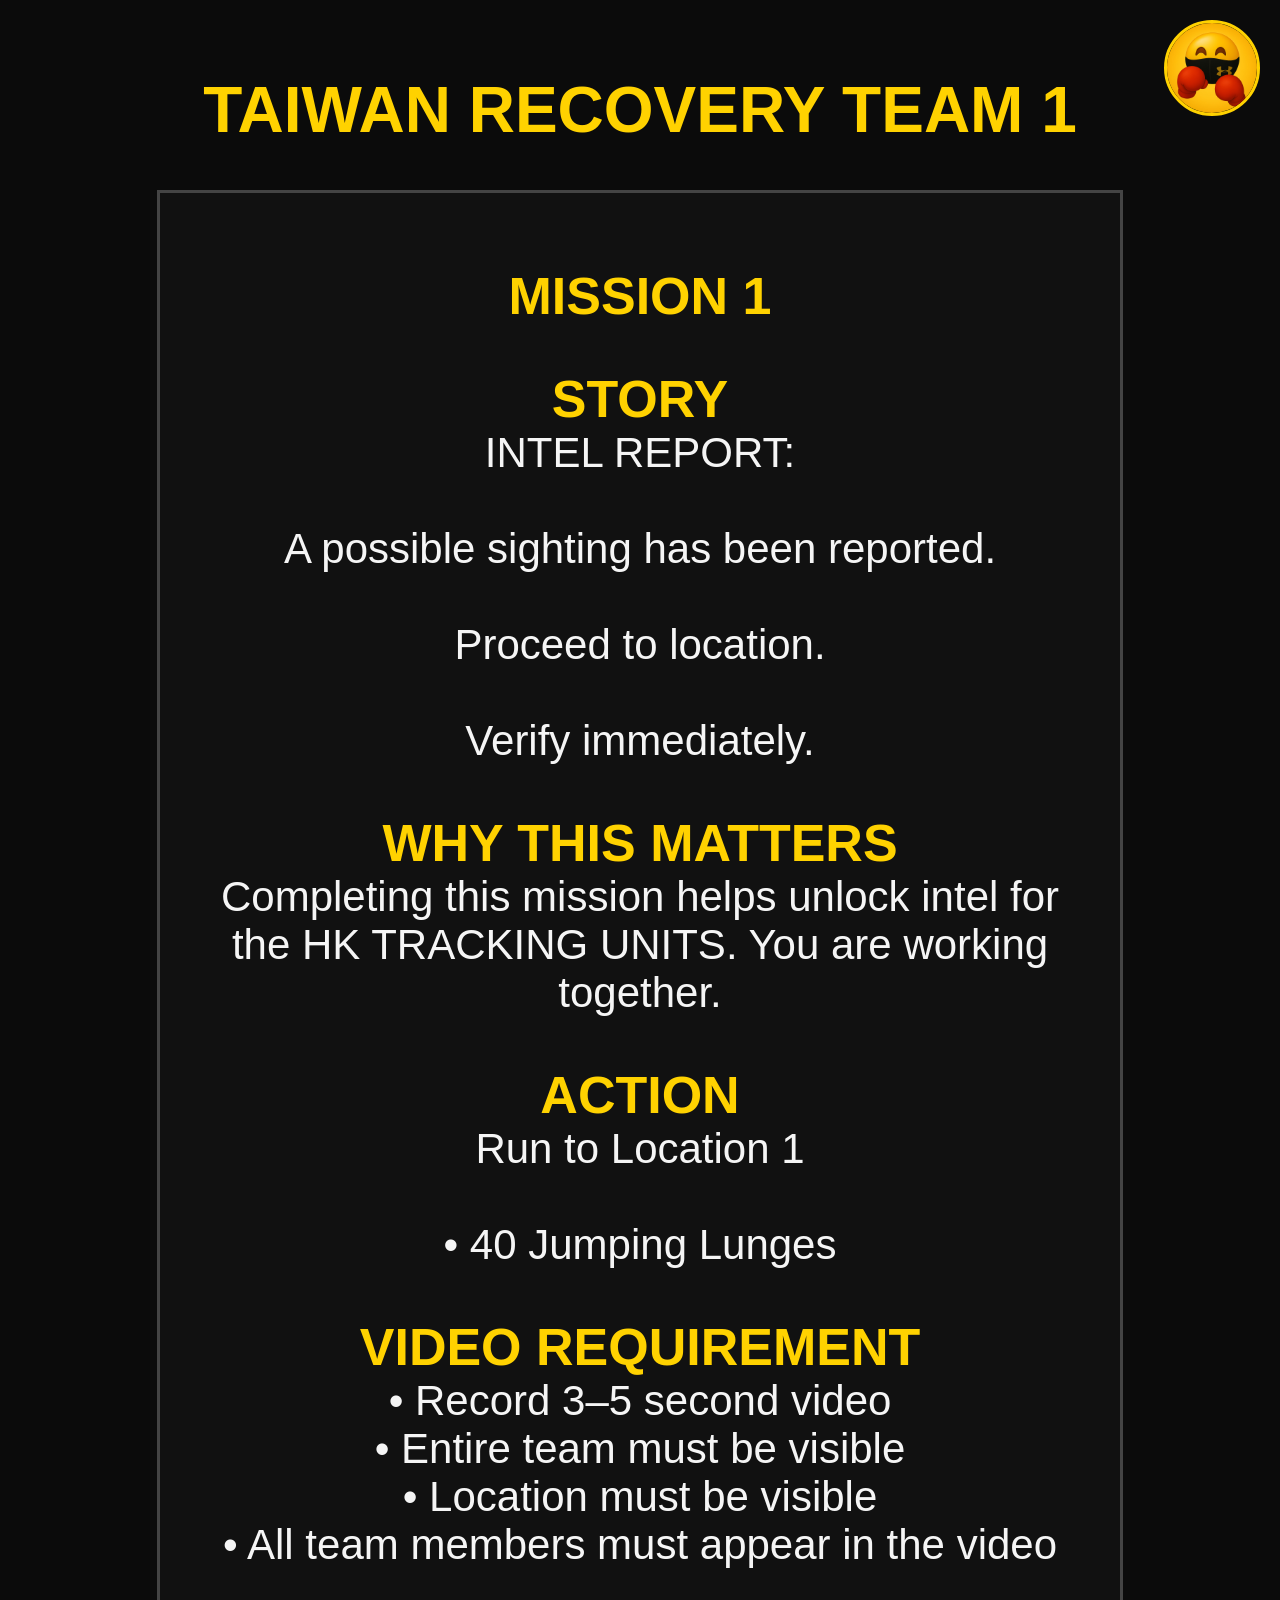
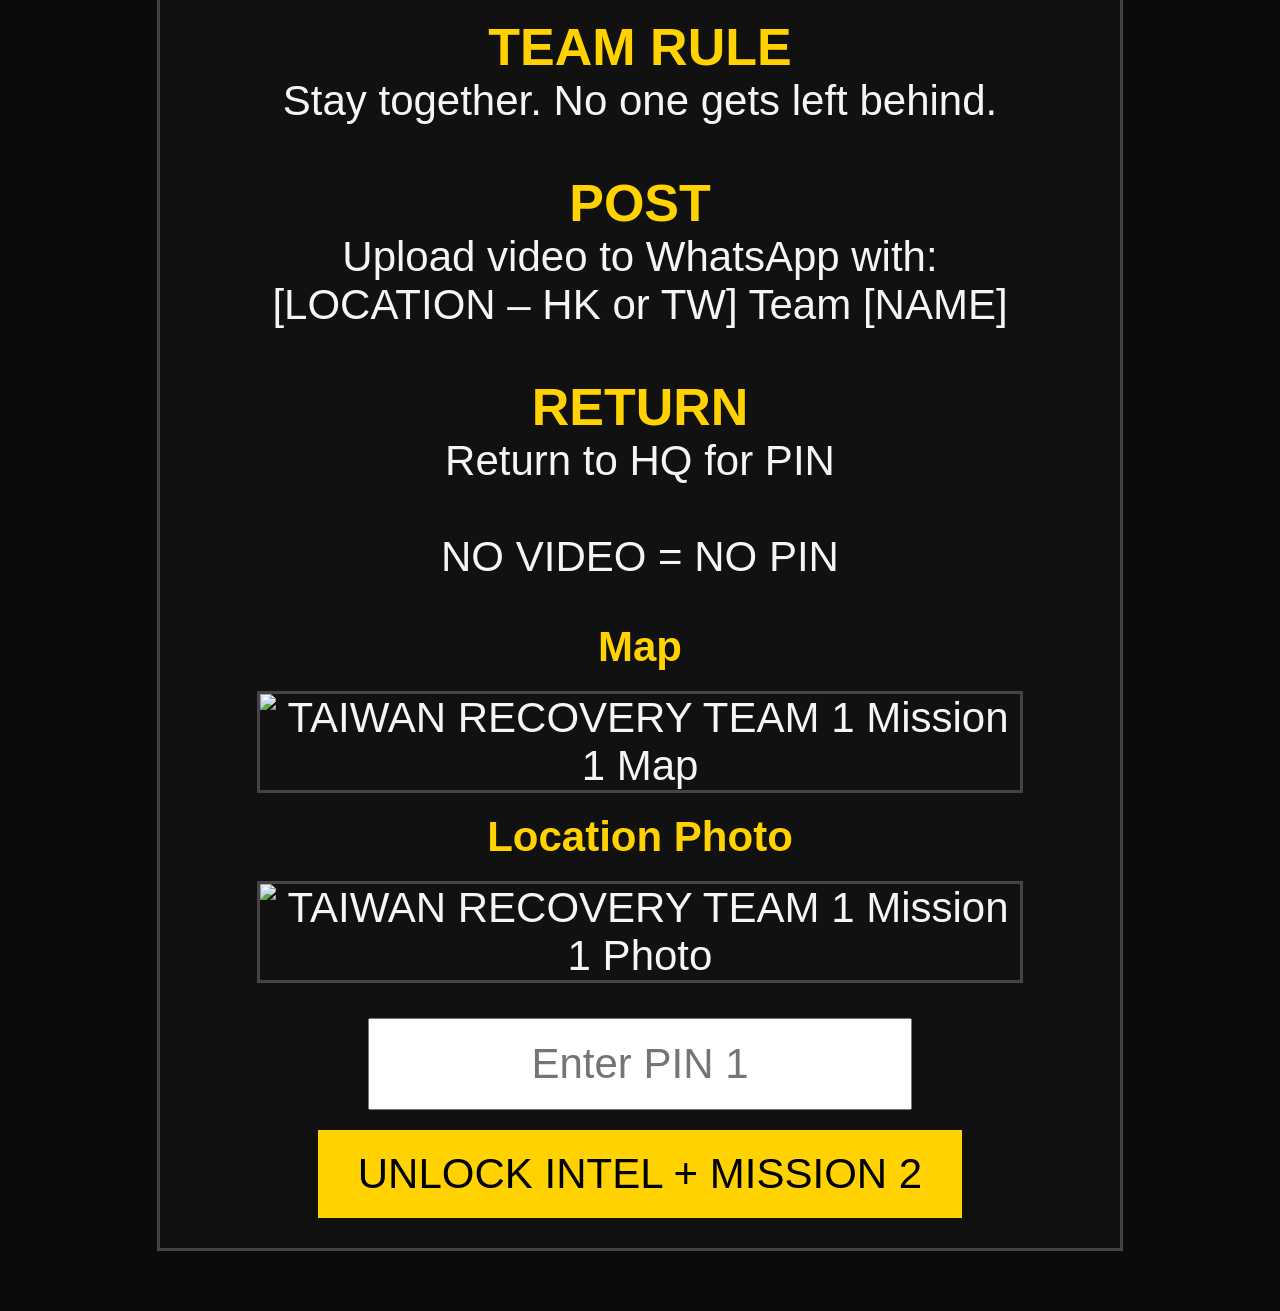
==== recovery1.html @ 7ecfe273 "Add files via upload" ====
<!DOCTYPE html>
<html>
<head>
  <title>TAIWAN RECOVERY TEAM 1 - FitFam Global Session</title>
  <link rel="stylesheet" href="style.css">
</head>
<body>
<img src="my-photo.jpg" id="cornerLogo">
<h1>TAIWAN RECOVERY TEAM 1</h1>
<div id="mission1" class="panel">
  <h2>MISSION 1</h2>
  <p class="textBlock"><span class="sectionTitle">STORY</span>
INTEL REPORT:

A possible sighting has been reported.

Proceed to location.

Verify immediately.

<span class="sectionTitle">WHY THIS MATTERS</span>
Completing this mission helps unlock intel for the HK TRACKING UNITS. You are working together.

<span class="sectionTitle">ACTION</span>
Run to Location 1

• 40 Jumping Lunges

<span class="sectionTitle">VIDEO REQUIREMENT</span>
• Record 3–5 second video
• Entire team must be visible
• Location must be visible
• All team members must appear in the video

<span class="sectionTitle">TEAM RULE</span>
Stay together. No one gets left behind.

<span class="sectionTitle">POST</span>
Upload video to WhatsApp with:
[LOCATION – HK or TW] Team [NAME]

<span class="sectionTitle">RETURN</span>
Return to HQ for PIN

NO VIDEO = NO PIN</p>
  <p class="mediaTitle">Map</p><img src="recovery1-mission1-map.jpg" class="missionImage" alt="TAIWAN RECOVERY TEAM 1 Mission 1 Map">
  <p class="mediaTitle">Location Photo</p><img src="recovery1-mission1-photo.jpg" class="missionImage" alt="TAIWAN RECOVERY TEAM 1 Mission 1 Photo">
  <input id="pin1" placeholder="Enter PIN 1"><br><button onclick="unlockMission2()">UNLOCK INTEL + MISSION 2</button>
</div>
<div id="intel" class="panel hidden">
  <h2>INTEL UPDATE</h2>
  <p class="textBlock"><span class="sectionTitle">INTEL FOR HK TRACKING UNITS</span>
Device recovered.

Data decrypted.

Partial map extracted.

Possible hostage taker location identified for the HK TRACKING UNITS.

This intel is unlocked so the HK TRACKING UNITS can use it.

This intel is being transmitted to the HK TRACKING UNITS right now.</p>
  <p class="mediaTitle">MAP FOR HK TRACKING UNITS</p><img src="recovery-intel-map.jpg" class="missionImage" alt="Recovery Intel Map">
  <div id="transmissionBox" class="transmissionBox textBlock">UPLINK ESTABLISHED

TRANSMISSION IN PROGRESS...</div>
  <button id="continueMission2" onclick="showScreen('mission2')" disabled>CONTINUE TO MISSION 2</button>
</div>
<div id="mission2" class="panel hidden"><h2>MISSION 2</h2><p class="textBlock"><span class="sectionTitle">STORY</span>
FINAL SIGNAL:

The hostage is near.

Move now.

<span class="sectionTitle">WHY THIS MATTERS</span>
Your continued progress supports the HK TRACKING UNITS. You are still part of the same operation.

<span class="sectionTitle">ACTION</span>
Run to Location 2

• 30 Partner Push-Up High Fives

<span class="sectionTitle">VIDEO REQUIREMENT</span>
• Record 3–5 second video
• Entire team must be visible
• Location must be visible
• All team members must appear in the video

<span class="sectionTitle">TEAM RULE</span>
Stay together. No one gets left behind.

<span class="sectionTitle">POST</span>
Upload video to WhatsApp with:
[LOCATION – HK or TW] Team [NAME]

<span class="sectionTitle">RETURN</span>
Return to HQ for PIN

NO VIDEO = NO PIN</p><p class="mediaTitle">Map</p><img src="recovery1-mission2-map.jpg" class="missionImage" alt="TAIWAN RECOVERY TEAM 1 Mission 2 Map"><p class="mediaTitle">Location Photo</p><img src="recovery1-mission2-photo.jpg" class="missionImage" alt="TAIWAN RECOVERY TEAM 1 Mission 2 Photo"><input id="pin2" placeholder="Enter PIN 2"><br><button onclick="unlockFinalMission()">UNLOCK FINAL MISSION</button></div>
<div id="finalMission" class="panel hidden"><h2>TAIWAN RECOVERY FINAL MISSION</h2><p class="textBlock">Run to FINAL LOCATION.

<span class="sectionTitle">OBJECTIVE</span>
Rescue the hostage.

<span class="sectionTitle">EXERCISE</span>
• 20 Partner Burpee High Fives

<span class="sectionTitle">PHOTO INSTRUCTION</span>
• One team member acts as hostage
• Remaining members act to rescue
• Full team visible
• Location visible

POST to WhatsApp

RETURN to HQ to unlock final phase</p><p class="mediaTitle">Final Location Map</p><img src="recovery-final-map.jpg" class="missionImage" alt="TAIWAN RECOVERY Final Map"><p class="mediaTitle">Final Location Photo</p><img src="recovery-final-photo.jpg" class="missionImage" alt="TAIWAN RECOVERY Final Photo"><input id="finalPin" placeholder="Enter Final PIN"><br><button onclick="unlockFinalStory()">UNLOCK FINAL PHASE</button></div>
<div id="finalStory" class="panel hidden"><h2>FINAL REPORT</h2><p class="textBlock">The operation is complete.

Then—

BEEP.

BEEP.

BEEP.

A device has been triggered.

A bomb.

Timed.

No time to move.

A message appears:

“You made it this far.

Did you think it would be so easy.

Did you think you could really survive this?”

This was never just the mission.

It was what connected you.

Enter the code to defuse bomb.</p><button onclick="startCountdown()">DEFUSE DEVICE</button></div>
<div id="countdown" class="panel hidden"><h2>⚠️ BOMB ACTIVE ⚠️</h2><div id="timer">02:00</div><p class="textBlock">Enter code to deactivate bomb:

WE SWEAT, WE ______</p><input id="bombCode" placeholder="Enter code"><br><button onclick="checkBombCode()">DEACTIVATE BOMB</button></div>
<div id="ending" class="panel hidden"><h2>MISSION COMPLETE</h2><p id="endingText" class="textBlock"></p><button onclick="showScreen('finalMessage')">CONTINUE</button></div><div id="failure" class="panel hidden"><h2>MISSION FAILED</h2><p class="textBlock">The countdown reached zero.

The device activated.</p></div><div id="finalMessage" class="panel hidden"><h2>FINAL MESSAGE</h2><p class="textBlock">No single team had the full picture.

No single team could complete this alone.

You trusted.
You adapted.
You executed.

We sweat.

We connect.</p></div>
<script>
const PIN1="1886", PIN2="2816", FINAL_PIN="3838", BOMB_CODE="connect";const roleEndings=["FINAL REPORT:\n\nYou find the hostage.\n\nA child.\n\nCalm. Watching.\n\nYou step forward.\n\n\u201cWe\u2019re here to help.\u201d\n\nThe child doesn\u2019t speak.\n\nThen\u2014\n\na voice.\n\nInside your head.\n\n\u201cYou took longer than expected.\u201d\n\nYou freeze.\n\n\u201cI can hear your thoughts,\u201d the child says calmly.\n\n\u201cAnd sometimes\u2026 I answer them.\u201d\n\nYou realise immediately\u2014\n\nThis is why they were taken.\n\nChosen.\n\n\u201cThey said I could change the world.\u201d\n\nA pause.\n\n\u201cAre you taking me somewhere safe?\u201d\n\nYou nod.\n\nBefore you speak\u2014\n\n\u201cI know.\u201d\n\nExtraction complete.\n\nBut this was never just a rescue.", "FINAL REPORT:\n\nYou found them.\n\nSafe.\n\nAlive.\n\nLater\u2014\n\na message arrives.\n\n\u201cThank you.\n\nThey made it home.\u201d\n\nYou never meet them.\n\nBut you know\u2014\n\nit mattered.", "FINAL REPORT:\n\nYou reach the target.\n\nThe hostage looks up.\n\nA moment.\n\nRecognition.\n\nRelief.\n\nNo words needed.\n\nYou move fast.\n\nClean.\n\nSafe.\n\nThat moment\u2014\n\nwas enough.", "INTEL ARCHIVE:\n\n3 days ago\u2026\n\nA car.\n\nA family.\n\nLaughing.\n\nNormal.\n\nThen\u2014\n\neverything changed.\n\nThe child was taken.\n\nTaken by force.\n\nGone.\n\nThat child\u2026\n\nis the one you saved today.\n\nAnd the reason this mission existed."];const globalEndings=["3 days later\u2026\n\nRecognition.\n\nBoth locations.\n\nThen\u2014\n\nall phones vibrate.\n\nNUCLEAR DEVICE IDENTIFIED\n\nACTIVATION: 10 HOURS\n\nSilence.\n\nThe mission isn\u2019t over.\n\n\u201cGear up.\u201d", "INTERNAL LOG:\n\n1 hour ago\u2026\n\nWe received the signal.\n\nWe needed units.\n\nNot trained units.\n\nReady ones.\n\nThat was you.\n\nAlready moving.\n\nAlready connected.\n\nThat\u2019s why you were chosen."];let timerInterval=null, secondsRemaining=120;
function showScreen(id){document.querySelectorAll('.panel').forEach(p=>p.classList.add('hidden'));document.getElementById(id).classList.remove('hidden');window.scrollTo(0,0);if(id==='intel'){startTransmission();}}
function playTransmissionBeeps(){try{const audioCtx=new (window.AudioContext||window.webkitAudioContext)();[0,0.22,0.44].forEach(function(delay){const osc=audioCtx.createOscillator();const gain=audioCtx.createGain();osc.type='sine';osc.frequency.value=880;gain.gain.value=0.08;osc.connect(gain);gain.connect(audioCtx.destination);osc.start(audioCtx.currentTime+delay);osc.stop(audioCtx.currentTime+delay+0.1);});}catch(e){}}
function startTransmission(){const box=document.getElementById('transmissionBox');const btn=document.getElementById('continueMission2');if(btn)btn.disabled=true;if(box)box.innerText='UPLINK ESTABLISHED

TRANSMISSION IN PROGRESS...';playTransmissionBeeps();setTimeout(function(){if(box){box.innerText='✅ TRANSMISSION COMPLETE

INTEL DELIVERED TO HK TRACKING UNITS';box.classList.add('transmissionComplete');}if(btn)btn.disabled=false;},2200);}
function unlockMission2(){if(document.getElementById('pin1').value.trim()===PIN1)showScreen('intel');else alert('ACCESS DENIED');}
function unlockFinalMission(){if(document.getElementById('pin2').value.trim()===PIN2)showScreen('finalMission');else alert('ACCESS DENIED');}
function unlockFinalStory(){if(document.getElementById('finalPin').value.trim()===FINAL_PIN)showScreen('finalStory');else alert('ACCESS DENIED');}
function startCountdown(){secondsRemaining=120;updateTimerDisplay();showScreen('countdown');timerInterval=setInterval(function(){secondsRemaining--;if(secondsRemaining<=0){secondsRemaining=0;updateTimerDisplay();clearInterval(timerInterval);timerInterval=null;showScreen('failure');return;}updateTimerDisplay();},1000);}
function updateTimerDisplay(){const m=Math.floor(secondsRemaining/60),s=secondsRemaining%60;document.getElementById('timer').innerText=String(m).padStart(2,'0')+':'+String(s).padStart(2,'0');}
function checkBombCode(){const answer=document.getElementById('bombCode').value.trim().toLowerCase();if(answer===BOMB_CODE){if(timerInterval){clearInterval(timerInterval);timerInterval=null;}showRandomEnding();}else alert('ACCESS DENIED');}
function showRandomEnding(){let pool=roleEndings;if(Math.random()<0.15)pool=globalEndings;const selected=pool[Math.floor(Math.random()*pool.length)];document.getElementById('endingText').innerText=selected;showScreen('ending');}
</script></body></html>
---- style.css ----
body {
  margin: 0;
  padding: 30px;
  font-family: Arial, Helvetica, sans-serif;
  background: #0b0b0b;
  color: #f5f5f5;
  text-align: center;
  font-size: 42px;
}

body.funTheme {
  background: linear-gradient(135deg, #ff7a18, #ffdd00, #00d084, #00a3ff, #9b5cff, #ff4ecd);
  background-size: 400% 400%;
  animation: funGradient 12s ease infinite;
  color: #1b1b1b;
}

@keyframes funGradient {
  0% { background-position: 0% 50%; }
  50% { background-position: 100% 50%; }
  100% { background-position: 0% 50%; }
}

h1 { font-size: 64px; color: #ffd200; }
h2 { font-size: 52px; color: #ffd200; }

body.funTheme h1 {
  color: #ffffff;
  text-shadow: 3px 3px 0 #ff4ecd, 6px 6px 0 #00a3ff;
}

.funTitle {
  font-size: 64px;
  font-weight: bold;
  background: linear-gradient(90deg, #ff005d, #ff9f00, #ffee00, #00c853, #00b0ff, #7c4dff, #ff005d);
  -webkit-background-clip: text;
  background-clip: text;
  color: transparent;
  text-transform: uppercase;
  text-shadow: none;
}

.panel {
  border: 3px solid #444;
  padding: 30px;
  margin: 30px auto;
  max-width: 900px;
  background: #111;
}

.funPanel {
  border: 5px solid #ffffff;
  background: rgba(255,255,255,0.92);
  color: #1b1b1b;
  box-shadow: 0 0 30px rgba(255,255,255,0.65);
}

.funPanel h2 { color: #1b1b1b; }

button {
  font-size: 42px;
  padding: 20px 40px;
  margin-top: 20px;
  background: #ffd200;
  color: #000;
  border: none;
  cursor: pointer;
}

button:disabled {
  opacity: 0.45;
  cursor: not-allowed;
}

body.funTheme button {
  background: linear-gradient(90deg, #ff005d, #ff9f00, #ffee00, #00c853, #00b0ff, #7c4dff);
  color: #000;
  font-weight: bold;
  border: 4px solid #ffffff;
}

input {
  font-size: 42px;
  padding: 20px;
  width: 80%;
  max-width: 500px;
  text-align: center;
  margin-top: 15px;
}
.hidden { display: none; }
.textBlock { white-space: pre-line; line-height: normal; }
.sectionTitle {
  color: #ffd200;
  font-weight: bold;
  text-transform: uppercase;
  font-size: 52px;
}
.funPanel .sectionTitle {
  color: #ff005d;
  font-weight: bold;
  text-transform: uppercase;
  font-size: 52px;
}
.missionImage {
  width: 100%;
  max-width: 760px;
  margin: 20px auto;
  border: 3px solid #444;
  display: block;
}
.mediaTitle { color: #ffd200; font-weight: bold; margin-top: 20px; margin-bottom: 10px; }
#timer { font-size: 90px; color: #ffd200; font-weight: bold; margin: 20px 0; }
.teamGrid { display: grid; grid-template-columns: 1fr; gap: 20px; }
.teamButton { display: block; text-decoration: none; background: #ffd200; color: #000; padding: 20px; font-weight: bold; }
#cornerLogo {
  position: fixed;
  top: 20px;
  right: 20px;
  width: 90px;
  border-radius: 50%;
  border: 3px solid #ffd200;
  z-index: 1000;
  pointer-events: none;
}
body.funTheme #cornerLogo {
  border: 4px solid #ffffff;
}
.transmissionBox {
  border: 3px solid #ffd200;
  padding: 20px;
  margin: 25px auto;
  max-width: 760px;
  background: #050505;
  color: #ffd200;
  font-weight: bold;
}
.transmissionComplete {
  color: #00ff88;
}
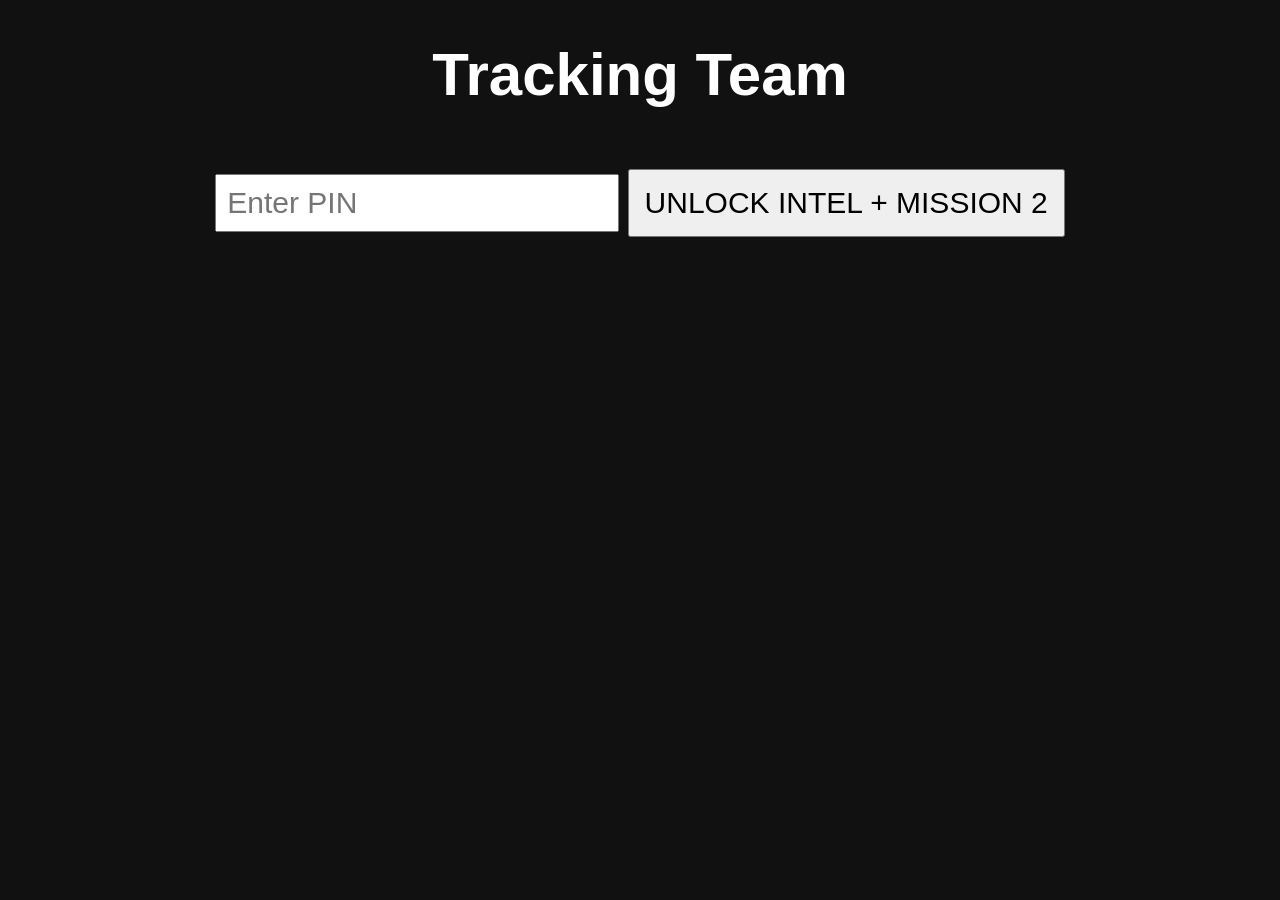
==== commit f00cad8f: "Add files via upload" ====
--- a/recovery1.html
+++ b/recovery1.html
@@ -1,182 +1,23 @@
-<!DOCTYPE html>
-<html>
-<head>
-  <title>TAIWAN RECOVERY TEAM 1 - FitFam Global Session</title>
-  <link rel="stylesheet" href="style.css">
-</head>
+<!DOCTYPE html><html><head><link rel='stylesheet' href='style.css'></head>
 <body>
-<img src="my-photo.jpg" id="cornerLogo">
-<h1>TAIWAN RECOVERY TEAM 1</h1>
-<div id="mission1" class="panel">
-  <h2>MISSION 1</h2>
-  <p class="textBlock"><span class="sectionTitle">STORY</span>
-INTEL REPORT:
-
-A possible sighting has been reported.
-
-Proceed to location.
-
-Verify immediately.
-
-<span class="sectionTitle">WHY THIS MATTERS</span>
-Completing this mission helps unlock intel for the HK TRACKING UNITS. You are working together.
-
-<span class="sectionTitle">ACTION</span>
-Run to Location 1
-
-• 40 Jumping Lunges
-
-<span class="sectionTitle">VIDEO REQUIREMENT</span>
-• Record 3–5 second video
-• Entire team must be visible
-• Location must be visible
-• All team members must appear in the video
-
-<span class="sectionTitle">TEAM RULE</span>
-Stay together. No one gets left behind.
-
-<span class="sectionTitle">POST</span>
-Upload video to WhatsApp with:
-[LOCATION – HK or TW] Team [NAME]
-
-<span class="sectionTitle">RETURN</span>
-Return to HQ for PIN
-
-NO VIDEO = NO PIN</p>
-  <p class="mediaTitle">Map</p><img src="recovery1-mission1-map.jpg" class="missionImage" alt="TAIWAN RECOVERY TEAM 1 Mission 1 Map">
-  <p class="mediaTitle">Location Photo</p><img src="recovery1-mission1-photo.jpg" class="missionImage" alt="TAIWAN RECOVERY TEAM 1 Mission 1 Photo">
-  <input id="pin1" placeholder="Enter PIN 1"><br><button onclick="unlockMission2()">UNLOCK INTEL + MISSION 2</button>
+<h1>Tracking Team</h1>
+<div id='mission1'>
+<input id='pin1' placeholder='Enter PIN'>
+<button onclick='unlock()'>UNLOCK INTEL + MISSION 2</button>
 </div>
-<div id="intel" class="panel hidden">
-  <h2>INTEL UPDATE</h2>
-  <p class="textBlock"><span class="sectionTitle">INTEL FOR HK TRACKING UNITS</span>
-Device recovered.
-
-Data decrypted.
-
-Partial map extracted.
-
-Possible hostage taker location identified for the HK TRACKING UNITS.
-
-This intel is unlocked so the HK TRACKING UNITS can use it.
-
-This intel is being transmitted to the HK TRACKING UNITS right now.</p>
-  <p class="mediaTitle">MAP FOR HK TRACKING UNITS</p><img src="recovery-intel-map.jpg" class="missionImage" alt="Recovery Intel Map">
-  <div id="transmissionBox" class="transmissionBox textBlock">UPLINK ESTABLISHED
-
-TRANSMISSION IN PROGRESS...</div>
-  <button id="continueMission2" onclick="showScreen('mission2')" disabled>CONTINUE TO MISSION 2</button>
+<div id='intel' class='hidden'>
+<h2>INTEL UPDATE</h2>
+<p>This intel is being transmitted...</p>
+<button onclick="document.getElementById('intel').innerHTML+=' ✅ DONE'">continue</button>
 </div>
-<div id="mission2" class="panel hidden"><h2>MISSION 2</h2><p class="textBlock"><span class="sectionTitle">STORY</span>
-FINAL SIGNAL:
-
-The hostage is near.
-
-Move now.
-
-<span class="sectionTitle">WHY THIS MATTERS</span>
-Your continued progress supports the HK TRACKING UNITS. You are still part of the same operation.
-
-<span class="sectionTitle">ACTION</span>
-Run to Location 2
-
-• 30 Partner Push-Up High Fives
-
-<span class="sectionTitle">VIDEO REQUIREMENT</span>
-• Record 3–5 second video
-• Entire team must be visible
-• Location must be visible
-• All team members must appear in the video
-
-<span class="sectionTitle">TEAM RULE</span>
-Stay together. No one gets left behind.
-
-<span class="sectionTitle">POST</span>
-Upload video to WhatsApp with:
-[LOCATION – HK or TW] Team [NAME]
-
-<span class="sectionTitle">RETURN</span>
-Return to HQ for PIN
-
-NO VIDEO = NO PIN</p><p class="mediaTitle">Map</p><img src="recovery1-mission2-map.jpg" class="missionImage" alt="TAIWAN RECOVERY TEAM 1 Mission 2 Map"><p class="mediaTitle">Location Photo</p><img src="recovery1-mission2-photo.jpg" class="missionImage" alt="TAIWAN RECOVERY TEAM 1 Mission 2 Photo"><input id="pin2" placeholder="Enter PIN 2"><br><button onclick="unlockFinalMission()">UNLOCK FINAL MISSION</button></div>
-<div id="finalMission" class="panel hidden"><h2>TAIWAN RECOVERY FINAL MISSION</h2><p class="textBlock">Run to FINAL LOCATION.
-
-<span class="sectionTitle">OBJECTIVE</span>
-Rescue the hostage.
-
-<span class="sectionTitle">EXERCISE</span>
-• 20 Partner Burpee High Fives
-
-<span class="sectionTitle">PHOTO INSTRUCTION</span>
-• One team member acts as hostage
-• Remaining members act to rescue
-• Full team visible
-• Location visible
-
-POST to WhatsApp
-
-RETURN to HQ to unlock final phase</p><p class="mediaTitle">Final Location Map</p><img src="recovery-final-map.jpg" class="missionImage" alt="TAIWAN RECOVERY Final Map"><p class="mediaTitle">Final Location Photo</p><img src="recovery-final-photo.jpg" class="missionImage" alt="TAIWAN RECOVERY Final Photo"><input id="finalPin" placeholder="Enter Final PIN"><br><button onclick="unlockFinalStory()">UNLOCK FINAL PHASE</button></div>
-<div id="finalStory" class="panel hidden"><h2>FINAL REPORT</h2><p class="textBlock">The operation is complete.
-
-Then—
-
-BEEP.
-
-BEEP.
-
-BEEP.
-
-A device has been triggered.
-
-A bomb.
-
-Timed.
-
-No time to move.
-
-A message appears:
-
-“You made it this far.
-
-Did you think it would be so easy.
-
-Did you think you could really survive this?”
-
-This was never just the mission.
-
-It was what connected you.
-
-Enter the code to defuse bomb.</p><button onclick="startCountdown()">DEFUSE DEVICE</button></div>
-<div id="countdown" class="panel hidden"><h2>⚠️ BOMB ACTIVE ⚠️</h2><div id="timer">02:00</div><p class="textBlock">Enter code to deactivate bomb:
-
-WE SWEAT, WE ______</p><input id="bombCode" placeholder="Enter code"><br><button onclick="checkBombCode()">DEACTIVATE BOMB</button></div>
-<div id="ending" class="panel hidden"><h2>MISSION COMPLETE</h2><p id="endingText" class="textBlock"></p><button onclick="showScreen('finalMessage')">CONTINUE</button></div><div id="failure" class="panel hidden"><h2>MISSION FAILED</h2><p class="textBlock">The countdown reached zero.
-
-The device activated.</p></div><div id="finalMessage" class="panel hidden"><h2>FINAL MESSAGE</h2><p class="textBlock">No single team had the full picture.
-
-No single team could complete this alone.
-
-You trusted.
-You adapted.
-You executed.
-
-We sweat.
-
-We connect.</p></div>
 <script>
-const PIN1="1886", PIN2="2816", FINAL_PIN="3838", BOMB_CODE="connect";const roleEndings=["FINAL REPORT:\n\nYou find the hostage.\n\nA child.\n\nCalm. Watching.\n\nYou step forward.\n\n\u201cWe\u2019re here to help.\u201d\n\nThe child doesn\u2019t speak.\n\nThen\u2014\n\na voice.\n\nInside your head.\n\n\u201cYou took longer than expected.\u201d\n\nYou freeze.\n\n\u201cI can hear your thoughts,\u201d the child says calmly.\n\n\u201cAnd sometimes\u2026 I answer them.\u201d\n\nYou realise immediately\u2014\n\nThis is why they were taken.\n\nChosen.\n\n\u201cThey said I could change the world.\u201d\n\nA pause.\n\n\u201cAre you taking me somewhere safe?\u201d\n\nYou nod.\n\nBefore you speak\u2014\n\n\u201cI know.\u201d\n\nExtraction complete.\n\nBut this was never just a rescue.", "FINAL REPORT:\n\nYou found them.\n\nSafe.\n\nAlive.\n\nLater\u2014\n\na message arrives.\n\n\u201cThank you.\n\nThey made it home.\u201d\n\nYou never meet them.\n\nBut you know\u2014\n\nit mattered.", "FINAL REPORT:\n\nYou reach the target.\n\nThe hostage looks up.\n\nA moment.\n\nRecognition.\n\nRelief.\n\nNo words needed.\n\nYou move fast.\n\nClean.\n\nSafe.\n\nThat moment\u2014\n\nwas enough.", "INTEL ARCHIVE:\n\n3 days ago\u2026\n\nA car.\n\nA family.\n\nLaughing.\n\nNormal.\n\nThen\u2014\n\neverything changed.\n\nThe child was taken.\n\nTaken by force.\n\nGone.\n\nThat child\u2026\n\nis the one you saved today.\n\nAnd the reason this mission existed."];const globalEndings=["3 days later\u2026\n\nRecognition.\n\nBoth locations.\n\nThen\u2014\n\nall phones vibrate.\n\nNUCLEAR DEVICE IDENTIFIED\n\nACTIVATION: 10 HOURS\n\nSilence.\n\nThe mission isn\u2019t over.\n\n\u201cGear up.\u201d", "INTERNAL LOG:\n\n1 hour ago\u2026\n\nWe received the signal.\n\nWe needed units.\n\nNot trained units.\n\nReady ones.\n\nThat was you.\n\nAlready moving.\n\nAlready connected.\n\nThat\u2019s why you were chosen."];let timerInterval=null, secondsRemaining=120;
-function showScreen(id){document.querySelectorAll('.panel').forEach(p=>p.classList.add('hidden'));document.getElementById(id).classList.remove('hidden');window.scrollTo(0,0);if(id==='intel'){startTransmission();}}
-function playTransmissionBeeps(){try{const audioCtx=new (window.AudioContext||window.webkitAudioContext)();[0,0.22,0.44].forEach(function(delay){const osc=audioCtx.createOscillator();const gain=audioCtx.createGain();osc.type='sine';osc.frequency.value=880;gain.gain.value=0.08;osc.connect(gain);gain.connect(audioCtx.destination);osc.start(audioCtx.currentTime+delay);osc.stop(audioCtx.currentTime+delay+0.1);});}catch(e){}}
-function startTransmission(){const box=document.getElementById('transmissionBox');const btn=document.getElementById('continueMission2');if(btn)btn.disabled=true;if(box)box.innerText='UPLINK ESTABLISHED
-
-TRANSMISSION IN PROGRESS...';playTransmissionBeeps();setTimeout(function(){if(box){box.innerText='✅ TRANSMISSION COMPLETE
-
-INTEL DELIVERED TO HK TRACKING UNITS';box.classList.add('transmissionComplete');}if(btn)btn.disabled=false;},2200);}
-function unlockMission2(){if(document.getElementById('pin1').value.trim()===PIN1)showScreen('intel');else alert('ACCESS DENIED');}
-function unlockFinalMission(){if(document.getElementById('pin2').value.trim()===PIN2)showScreen('finalMission');else alert('ACCESS DENIED');}
-function unlockFinalStory(){if(document.getElementById('finalPin').value.trim()===FINAL_PIN)showScreen('finalStory');else alert('ACCESS DENIED');}
-function startCountdown(){secondsRemaining=120;updateTimerDisplay();showScreen('countdown');timerInterval=setInterval(function(){secondsRemaining--;if(secondsRemaining<=0){secondsRemaining=0;updateTimerDisplay();clearInterval(timerInterval);timerInterval=null;showScreen('failure');return;}updateTimerDisplay();},1000);}
-function updateTimerDisplay(){const m=Math.floor(secondsRemaining/60),s=secondsRemaining%60;document.getElementById('timer').innerText=String(m).padStart(2,'0')+':'+String(s).padStart(2,'0');}
-function checkBombCode(){const answer=document.getElementById('bombCode').value.trim().toLowerCase();if(answer===BOMB_CODE){if(timerInterval){clearInterval(timerInterval);timerInterval=null;}showRandomEnding();}else alert('ACCESS DENIED');}
-function showRandomEnding(){let pool=roleEndings;if(Math.random()<0.15)pool=globalEndings;const selected=pool[Math.floor(Math.random()*pool.length)];document.getElementById('endingText').innerText=selected;showScreen('ending');}
-</script></body></html>+function norm(v){return String(v||'').replace(/[^0-9a-zA-Z]/g,'').toLowerCase();}
+function unlock(){
+  var pin = norm(document.getElementById('pin1').value);
+  if(pin==='1886'){
+    document.getElementById('mission1').classList.add('hidden');
+    document.getElementById('intel').classList.remove('hidden');
+  }else{alert('wrong pin')}
+}
+</script>
+</body></html>
--- a/style.css
+++ b/style.css
@@ -1,139 +1 @@
-body {
-  margin: 0;
-  padding: 30px;
-  font-family: Arial, Helvetica, sans-serif;
-  background: #0b0b0b;
-  color: #f5f5f5;
-  text-align: center;
-  font-size: 42px;
-}
-
-body.funTheme {
-  background: linear-gradient(135deg, #ff7a18, #ffdd00, #00d084, #00a3ff, #9b5cff, #ff4ecd);
-  background-size: 400% 400%;
-  animation: funGradient 12s ease infinite;
-  color: #1b1b1b;
-}
-
-@keyframes funGradient {
-  0% { background-position: 0% 50%; }
-  50% { background-position: 100% 50%; }
-  100% { background-position: 0% 50%; }
-}
-
-h1 { font-size: 64px; color: #ffd200; }
-h2 { font-size: 52px; color: #ffd200; }
-
-body.funTheme h1 {
-  color: #ffffff;
-  text-shadow: 3px 3px 0 #ff4ecd, 6px 6px 0 #00a3ff;
-}
-
-.funTitle {
-  font-size: 64px;
-  font-weight: bold;
-  background: linear-gradient(90deg, #ff005d, #ff9f00, #ffee00, #00c853, #00b0ff, #7c4dff, #ff005d);
-  -webkit-background-clip: text;
-  background-clip: text;
-  color: transparent;
-  text-transform: uppercase;
-  text-shadow: none;
-}
-
-.panel {
-  border: 3px solid #444;
-  padding: 30px;
-  margin: 30px auto;
-  max-width: 900px;
-  background: #111;
-}
-
-.funPanel {
-  border: 5px solid #ffffff;
-  background: rgba(255,255,255,0.92);
-  color: #1b1b1b;
-  box-shadow: 0 0 30px rgba(255,255,255,0.65);
-}
-
-.funPanel h2 { color: #1b1b1b; }
-
-button {
-  font-size: 42px;
-  padding: 20px 40px;
-  margin-top: 20px;
-  background: #ffd200;
-  color: #000;
-  border: none;
-  cursor: pointer;
-}
-
-button:disabled {
-  opacity: 0.45;
-  cursor: not-allowed;
-}
-
-body.funTheme button {
-  background: linear-gradient(90deg, #ff005d, #ff9f00, #ffee00, #00c853, #00b0ff, #7c4dff);
-  color: #000;
-  font-weight: bold;
-  border: 4px solid #ffffff;
-}
-
-input {
-  font-size: 42px;
-  padding: 20px;
-  width: 80%;
-  max-width: 500px;
-  text-align: center;
-  margin-top: 15px;
-}
-.hidden { display: none; }
-.textBlock { white-space: pre-line; line-height: normal; }
-.sectionTitle {
-  color: #ffd200;
-  font-weight: bold;
-  text-transform: uppercase;
-  font-size: 52px;
-}
-.funPanel .sectionTitle {
-  color: #ff005d;
-  font-weight: bold;
-  text-transform: uppercase;
-  font-size: 52px;
-}
-.missionImage {
-  width: 100%;
-  max-width: 760px;
-  margin: 20px auto;
-  border: 3px solid #444;
-  display: block;
-}
-.mediaTitle { color: #ffd200; font-weight: bold; margin-top: 20px; margin-bottom: 10px; }
-#timer { font-size: 90px; color: #ffd200; font-weight: bold; margin: 20px 0; }
-.teamGrid { display: grid; grid-template-columns: 1fr; gap: 20px; }
-.teamButton { display: block; text-decoration: none; background: #ffd200; color: #000; padding: 20px; font-weight: bold; }
-#cornerLogo {
-  position: fixed;
-  top: 20px;
-  right: 20px;
-  width: 90px;
-  border-radius: 50%;
-  border: 3px solid #ffd200;
-  z-index: 1000;
-  pointer-events: none;
-}
-body.funTheme #cornerLogo {
-  border: 4px solid #ffffff;
-}
-.transmissionBox {
-  border: 3px solid #ffd200;
-  padding: 20px;
-  margin: 25px auto;
-  max-width: 760px;
-  background: #050505;
-  color: #ffd200;
-  font-weight: bold;
-}
-.transmissionComplete {
-  color: #00ff88;
-}
+body{font-family:Arial;background:#111;color:#fff;text-align:center;font-size:30px}button{font-size:30px;padding:15px;margin-top:20px}input{font-size:30px;padding:10px} .hidden{display:none}
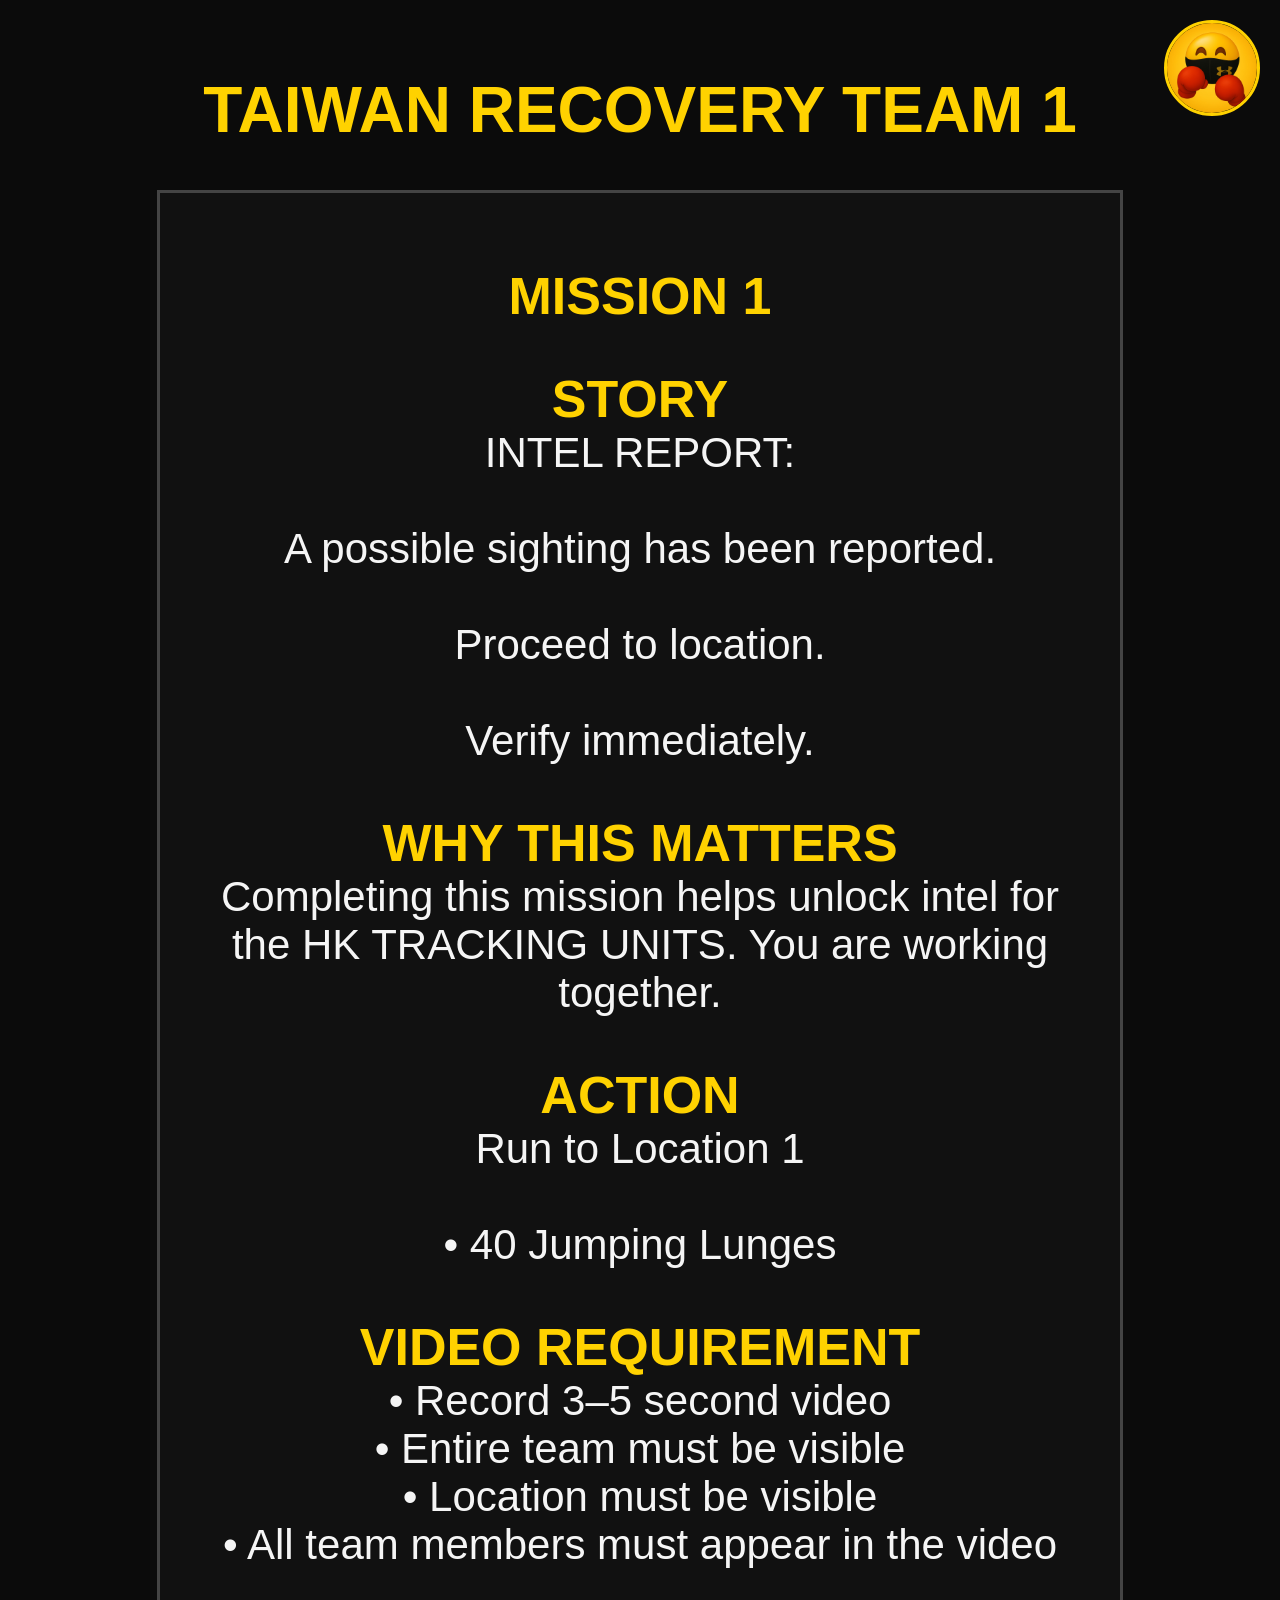
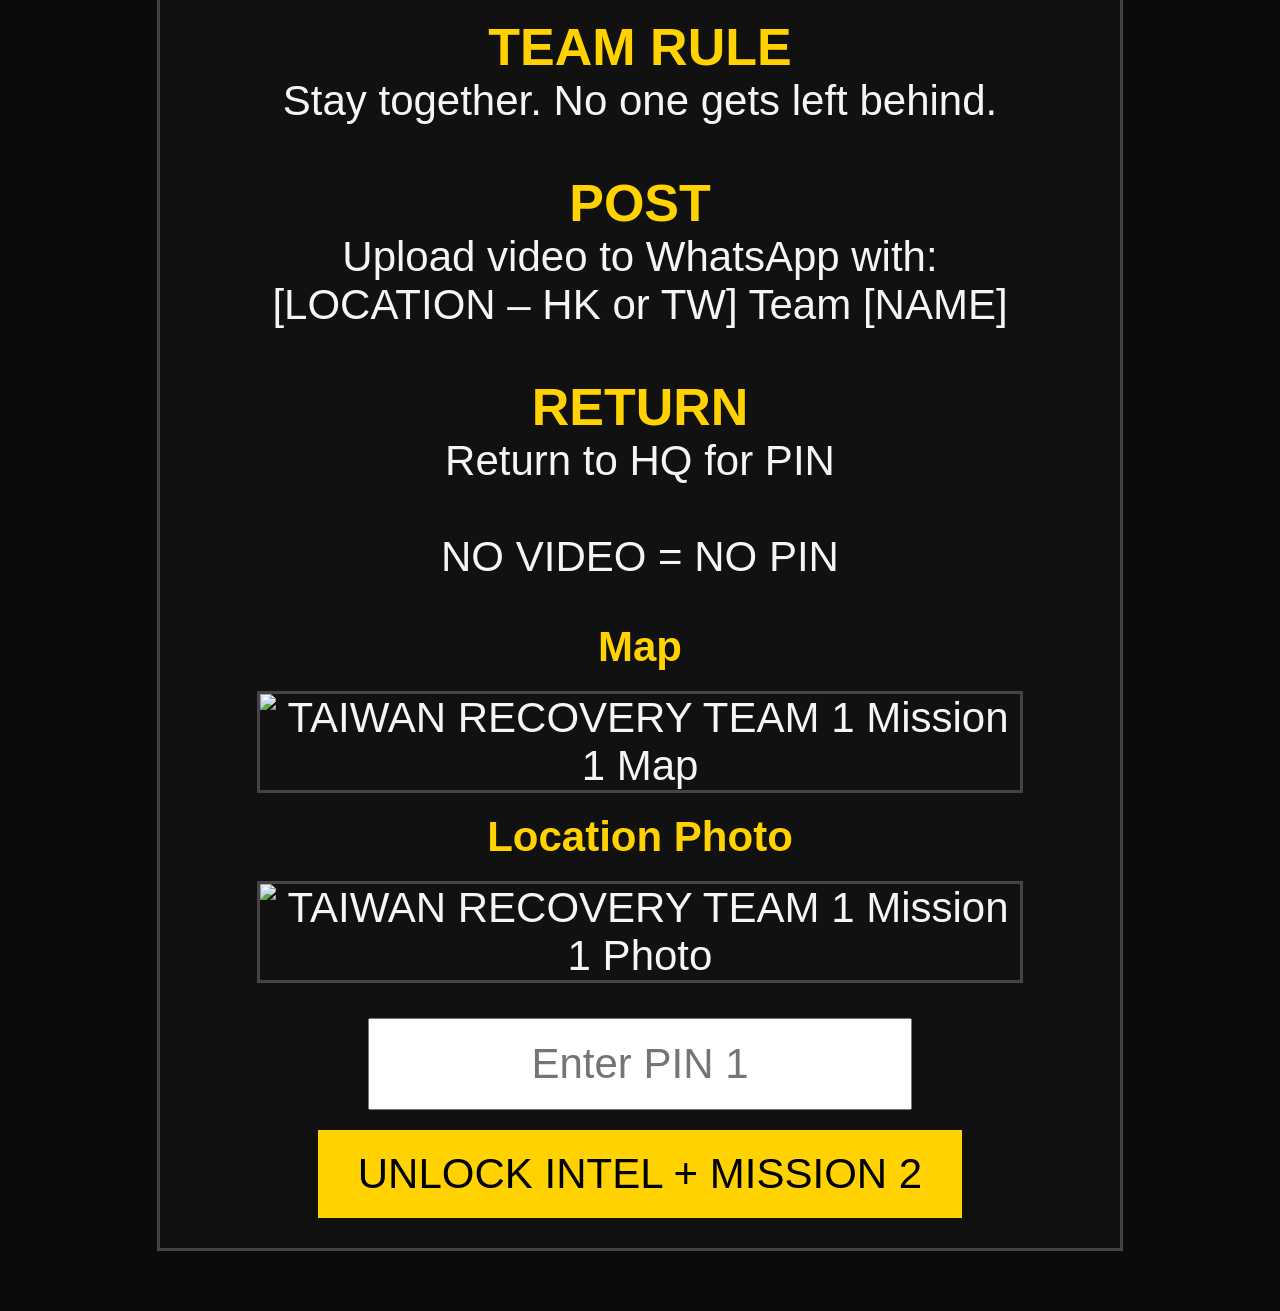
==== commit 3b65acc0: "Add files via upload" ====
--- a/recovery1.html
+++ b/recovery1.html
@@ -1,23 +1,158 @@
-<!DOCTYPE html><html><head><link rel='stylesheet' href='style.css'></head>
+<!DOCTYPE html>
+<html>
+<head>
+  <title>TAIWAN RECOVERY TEAM 1 - FitFam Global Session</title>
+  <link rel="stylesheet" href="style.css">
+</head>
 <body>
-<h1>Tracking Team</h1>
-<div id='mission1'>
-<input id='pin1' placeholder='Enter PIN'>
-<button onclick='unlock()'>UNLOCK INTEL + MISSION 2</button>
+<img src="my-photo.jpg" id="cornerLogo">
+<h1>TAIWAN RECOVERY TEAM 1</h1>
+<div id="mission1" class="panel">
+  <h2>MISSION 1</h2>
+  <p class="textBlock"><span class="sectionTitle">STORY</span>
+INTEL REPORT:
+
+A possible sighting has been reported.
+
+Proceed to location.
+
+Verify immediately.
+
+<span class="sectionTitle">WHY THIS MATTERS</span>
+Completing this mission helps unlock intel for the HK TRACKING UNITS. You are working together.
+
+<span class="sectionTitle">ACTION</span>
+Run to Location 1
+
+• 40 Jumping Lunges
+
+<span class="sectionTitle">VIDEO REQUIREMENT</span>
+• Record 3–5 second video
+• Entire team must be visible
+• Location must be visible
+• All team members must appear in the video
+
+<span class="sectionTitle">TEAM RULE</span>
+Stay together. No one gets left behind.
+
+<span class="sectionTitle">POST</span>
+Upload video to WhatsApp with:
+[LOCATION – HK or TW] Team [NAME]
+
+<span class="sectionTitle">RETURN</span>
+Return to HQ for PIN
+
+NO VIDEO = NO PIN</p>
+  <p class="mediaTitle">Map</p><img src="recovery1-mission1-map.jpg" class="missionImage" alt="TAIWAN RECOVERY TEAM 1 Mission 1 Map">
+  <p class="mediaTitle">Location Photo</p><img src="recovery1-mission1-photo.jpg" class="missionImage" alt="TAIWAN RECOVERY TEAM 1 Mission 1 Photo">
+  <input id="pin1" placeholder="Enter PIN 1"><br><button onclick="unlockMission2()">UNLOCK INTEL + MISSION 2</button>
 </div>
-<div id='intel' class='hidden'>
-<h2>INTEL UPDATE</h2>
-<p>This intel is being transmitted...</p>
-<button onclick="document.getElementById('intel').innerHTML+=' ✅ DONE'">continue</button>
-</div>
+<div id="intel" class="panel hidden"><h2>INTEL UPDATE</h2><p class="textBlock"><span class="sectionTitle">INTEL FOR HK TRACKING UNITS</span>
+Device recovered.
+
+Data decrypted.
+
+Partial map extracted.
+
+Possible hostage taker location identified for the HK TRACKING UNITS.
+
+This intel is unlocked so the HK TRACKING UNITS can use it. Share this with HQ / the other side as instructed.</p><p class="mediaTitle">MAP FOR HK TRACKING UNITS</p><img src="recovery-intel-map.jpg" class="missionImage" alt="Recovery Intel Map"><button onclick="showScreen('mission2')">CONTINUE TO MISSION 2</button></div>
+<div id="mission2" class="panel hidden"><h2>MISSION 2</h2><p class="textBlock"><span class="sectionTitle">STORY</span>
+FINAL SIGNAL:
+
+The hostage is near.
+
+Move now.
+
+<span class="sectionTitle">WHY THIS MATTERS</span>
+Your continued progress supports the HK TRACKING UNITS. You are still part of the same operation.
+
+<span class="sectionTitle">ACTION</span>
+Run to Location 2
+
+• 30 Partner Push-Up High Fives
+
+<span class="sectionTitle">VIDEO REQUIREMENT</span>
+• Record 3–5 second video
+• Entire team must be visible
+• Location must be visible
+• All team members must appear in the video
+
+<span class="sectionTitle">TEAM RULE</span>
+Stay together. No one gets left behind.
+
+<span class="sectionTitle">POST</span>
+Upload video to WhatsApp with:
+[LOCATION – HK or TW] Team [NAME]
+
+<span class="sectionTitle">RETURN</span>
+Return to HQ for PIN
+
+NO VIDEO = NO PIN</p><p class="mediaTitle">Map</p><img src="recovery1-mission2-map.jpg" class="missionImage" alt="TAIWAN RECOVERY TEAM 1 Mission 2 Map"><p class="mediaTitle">Location Photo</p><img src="recovery1-mission2-photo.jpg" class="missionImage" alt="TAIWAN RECOVERY TEAM 1 Mission 2 Photo"><input id="pin2" placeholder="Enter PIN 2"><br><button onclick="unlockFinalMission()">UNLOCK FINAL MISSION</button></div>
+<div id="finalMission" class="panel hidden"><h2>TAIWAN RECOVERY FINAL MISSION</h2><p class="textBlock">Run to FINAL LOCATION.
+
+<span class="sectionTitle">OBJECTIVE</span>
+Rescue the hostage.
+
+<span class="sectionTitle">EXERCISE</span>
+• 20 Partner Burpee High Fives
+
+<span class="sectionTitle">PHOTO INSTRUCTION</span>
+• One team member acts as hostage
+• Remaining members act to rescue
+• Full team visible
+• Location visible
+
+POST to WhatsApp
+
+RETURN to HQ to unlock final phase</p><p class="mediaTitle">Final Location Map</p><img src="recovery-final-map.jpg" class="missionImage" alt="TAIWAN RECOVERY Final Map"><p class="mediaTitle">Final Location Photo</p><img src="recovery-final-photo.jpg" class="missionImage" alt="TAIWAN RECOVERY Final Photo"><input id="finalPin" placeholder="Enter Final PIN"><br><button onclick="unlockFinalStory()">UNLOCK FINAL PHASE</button></div>
+<div id="finalStory" class="panel hidden"><h2>FINAL REPORT</h2><p class="textBlock">The operation is complete.
+
+Then—
+
+BEEP.
+
+BEEP.
+
+BEEP.
+
+A device has been triggered.
+
+A bomb.
+
+Timed.
+
+No time to move.
+
+A message appears:
+
+“You made it this far.
+
+Did you think it would be so easy.
+
+Did you think you could really survive this?”
+
+This was never just the mission.
+
+It was what connected you.
+
+Enter the code to defuse bomb.</p><button onclick="startCountdown()">DEFUSE DEVICE</button></div>
+<div id="countdown" class="panel hidden"><h2>⚠️ BOMB ACTIVE ⚠️</h2><div id="timer">02:00</div><p class="textBlock">Enter code to deactivate bomb:
+
+WE SWEAT, WE ______</p><input id="bombCode" placeholder="Enter code"><br><button onclick="checkBombCode()">DEACTIVATE BOMB</button></div>
+<div id="ending" class="panel hidden"><h2>MISSION COMPLETE</h2><p id="endingText" class="textBlock"></p><button onclick="showScreen('finalMessage')">CONTINUE</button></div><div id="failure" class="panel hidden"><h2>MISSION FAILED</h2><p class="textBlock">The countdown reached zero.
+
+The device activated.</p></div><div id="finalMessage" class="panel hidden"><h2>FINAL MESSAGE</h2><p class="textBlock">No single team had the full picture.
+
+No single team could complete this alone.
+
+You trusted.
+You adapted.
+You executed.
+
+We sweat.
+
+We connect.</p></div>
 <script>
-function norm(v){return String(v||'').replace(/[^0-9a-zA-Z]/g,'').toLowerCase();}
-function unlock(){
-  var pin = norm(document.getElementById('pin1').value);
-  if(pin==='1886'){
-    document.getElementById('mission1').classList.add('hidden');
-    document.getElementById('intel').classList.remove('hidden');
-  }else{alert('wrong pin')}
-}
-</script>
-</body></html>+const PIN1="1886", PIN2="2816", FINAL_PIN="3838", BOMB_CODE="connect";const roleEndings=["FINAL REPORT:\n\nYou find the hostage.\n\nA child.\n\nCalm. Watching.\n\nYou step forward.\n\n\u201cWe\u2019re here to help.\u201d\n\nThe child doesn\u2019t speak.\n\nThen\u2014\n\na voice.\n\nInside your head.\n\n\u201cYou took longer than expected.\u201d\n\nYou freeze.\n\n\u201cI can hear your thoughts,\u201d the child says calmly.\n\n\u201cAnd sometimes\u2026 I answer them.\u201d\n\nYou realise immediately\u2014\n\nThis is why they were taken.\n\nChosen.\n\n\u201cThey said I could change the world.\u201d\n\nA pause.\n\n\u201cAre you taking me somewhere safe?\u201d\n\nYou nod.\n\nBefore you speak\u2014\n\n\u201cI know.\u201d\n\nExtraction complete.\n\nBut this was never just a rescue.", "FINAL REPORT:\n\nYou found them.\n\nSafe.\n\nAlive.\n\nLater\u2014\n\na message arrives.\n\n\u201cThank you.\n\nThey made it home.\u201d\n\nYou never meet them.\n\nBut you know\u2014\n\nit mattered.", "FINAL REPORT:\n\nYou reach the target.\n\nThe hostage looks up.\n\nA moment.\n\nRecognition.\n\nRelief.\n\nNo words needed.\n\nYou move fast.\n\nClean.\n\nSafe.\n\nThat moment\u2014\n\nwas enough.", "INTEL ARCHIVE:\n\n3 days ago\u2026\n\nA car.\n\nA family.\n\nLaughing.\n\nNormal.\n\nThen\u2014\n\neverything changed.\n\nThe child was taken.\n\nTaken by force.\n\nGone.\n\nThat child\u2026\n\nis the one you saved today.\n\nAnd the reason this mission existed."];const globalEndings=["3 days later\u2026\n\nRecognition.\n\nBoth locations.\n\nThen\u2014\n\nall phones vibrate.\n\nNUCLEAR DEVICE IDENTIFIED\n\nACTIVATION: 10 HOURS\n\nSilence.\n\nThe mission isn\u2019t over.\n\n\u201cGear up.\u201d", "INTERNAL LOG:\n\n1 hour ago\u2026\n\nWe received the signal.\n\nWe needed units.\n\nNot trained units.\n\nReady ones.\n\nThat was you.\n\nAlready moving.\n\nAlready connected.\n\nThat\u2019s why you were chosen."];let timerInterval=null, secondsRemaining=120;function showScreen(id){document.querySelectorAll('.panel').forEach(p=>p.classList.add('hidden'));document.getElementById(id).classList.remove('hidden');window.scrollTo(0,0);}function unlockMission2(){if(document.getElementById('pin1').value.trim()===PIN1)showScreen('intel');else alert('ACCESS DENIED');}function unlockFinalMission(){if(document.getElementById('pin2').value.trim()===PIN2)showScreen('finalMission');else alert('ACCESS DENIED');}function unlockFinalStory(){if(document.getElementById('finalPin').value.trim()===FINAL_PIN)showScreen('finalStory');else alert('ACCESS DENIED');}function startCountdown(){secondsRemaining=120;updateTimerDisplay();showScreen('countdown');timerInterval=setInterval(function(){secondsRemaining--;if(secondsRemaining<=0){secondsRemaining=0;updateTimerDisplay();clearInterval(timerInterval);timerInterval=null;showScreen('failure');return;}updateTimerDisplay();},1000);}function updateTimerDisplay(){const m=Math.floor(secondsRemaining/60),s=secondsRemaining%60;document.getElementById('timer').innerText=String(m).padStart(2,'0')+':'+String(s).padStart(2,'0');}function checkBombCode(){const answer=document.getElementById('bombCode').value.trim().toLowerCase();if(answer===BOMB_CODE){if(timerInterval){clearInterval(timerInterval);timerInterval=null;}showRandomEnding();}else alert('ACCESS DENIED');}function showRandomEnding(){let pool=roleEndings;if(Math.random()<0.15)pool=globalEndings;const selected=pool[Math.floor(Math.random()*pool.length)];document.getElementById('endingText').innerText=selected;showScreen('ending');}
+</script></body></html>
--- a/style.css
+++ b/style.css
@@ -1 +1,122 @@
-body{font-family:Arial;background:#111;color:#fff;text-align:center;font-size:30px}button{font-size:30px;padding:15px;margin-top:20px}input{font-size:30px;padding:10px} .hidden{display:none}+body {
+  margin: 0;
+  padding: 30px;
+  font-family: Arial, Helvetica, sans-serif;
+  background: #0b0b0b;
+  color: #f5f5f5;
+  text-align: center;
+  font-size: 42px;
+}
+
+body.funTheme {
+  background: linear-gradient(135deg, #ff7a18, #ffdd00, #00d084, #00a3ff, #9b5cff, #ff4ecd);
+  background-size: 400% 400%;
+  animation: funGradient 12s ease infinite;
+  color: #1b1b1b;
+}
+
+@keyframes funGradient {
+  0% { background-position: 0% 50%; }
+  50% { background-position: 100% 50%; }
+  100% { background-position: 0% 50%; }
+}
+
+h1 { font-size: 64px; color: #ffd200; }
+h2 { font-size: 52px; color: #ffd200; }
+
+body.funTheme h1 {
+  color: #ffffff;
+  text-shadow: 3px 3px 0 #ff4ecd, 6px 6px 0 #00a3ff;
+}
+
+.funTitle {
+  font-size: 64px;
+  font-weight: bold;
+  background: linear-gradient(90deg, #ff005d, #ff9f00, #ffee00, #00c853, #00b0ff, #7c4dff, #ff005d);
+  -webkit-background-clip: text;
+  background-clip: text;
+  color: transparent;
+  text-transform: uppercase;
+  text-shadow: none;
+}
+
+.panel {
+  border: 3px solid #444;
+  padding: 30px;
+  margin: 30px auto;
+  max-width: 900px;
+  background: #111;
+}
+
+.funPanel {
+  border: 5px solid #ffffff;
+  background: rgba(255,255,255,0.92);
+  color: #1b1b1b;
+  box-shadow: 0 0 30px rgba(255,255,255,0.65);
+}
+
+.funPanel h2 { color: #1b1b1b; }
+
+button {
+  font-size: 42px;
+  padding: 20px 40px;
+  margin-top: 20px;
+  background: #ffd200;
+  color: #000;
+  border: none;
+  cursor: pointer;
+}
+
+body.funTheme button {
+  background: linear-gradient(90deg, #ff005d, #ff9f00, #ffee00, #00c853, #00b0ff, #7c4dff);
+  color: #000;
+  font-weight: bold;
+  border: 4px solid #ffffff;
+}
+
+input {
+  font-size: 42px;
+  padding: 20px;
+  width: 80%;
+  max-width: 500px;
+  text-align: center;
+  margin-top: 15px;
+}
+.hidden { display: none; }
+.textBlock { white-space: pre-line; line-height: normal; }
+.sectionTitle {
+  color: #ffd200;
+  font-weight: bold;
+  text-transform: uppercase;
+  font-size: 52px;
+}
+.funPanel .sectionTitle {
+  color: #ff005d;
+  font-weight: bold;
+  text-transform: uppercase;
+  font-size: 52px;
+}
+.missionImage {
+  width: 100%;
+  max-width: 760px;
+  margin: 20px auto;
+  border: 3px solid #444;
+  display: block;
+}
+.mediaTitle { color: #ffd200; font-weight: bold; margin-top: 20px; margin-bottom: 10px; }
+#timer { font-size: 90px; color: #ffd200; font-weight: bold; margin: 20px 0; }
+.teamGrid { display: grid; grid-template-columns: 1fr; gap: 20px; }
+.teamButton { display: block; text-decoration: none; background: #ffd200; color: #000; padding: 20px; font-weight: bold; }
+#cornerLogo {
+  position: fixed;
+  top: 20px;
+  right: 20px;
+  width: 90px;
+  border-radius: 50%;
+  border: 3px solid #ffd200;
+  z-index: 1000;
+  pointer-events: none;
+}
+body.funTheme #cornerLogo {
+  border: 4px solid #ffffff;
+}
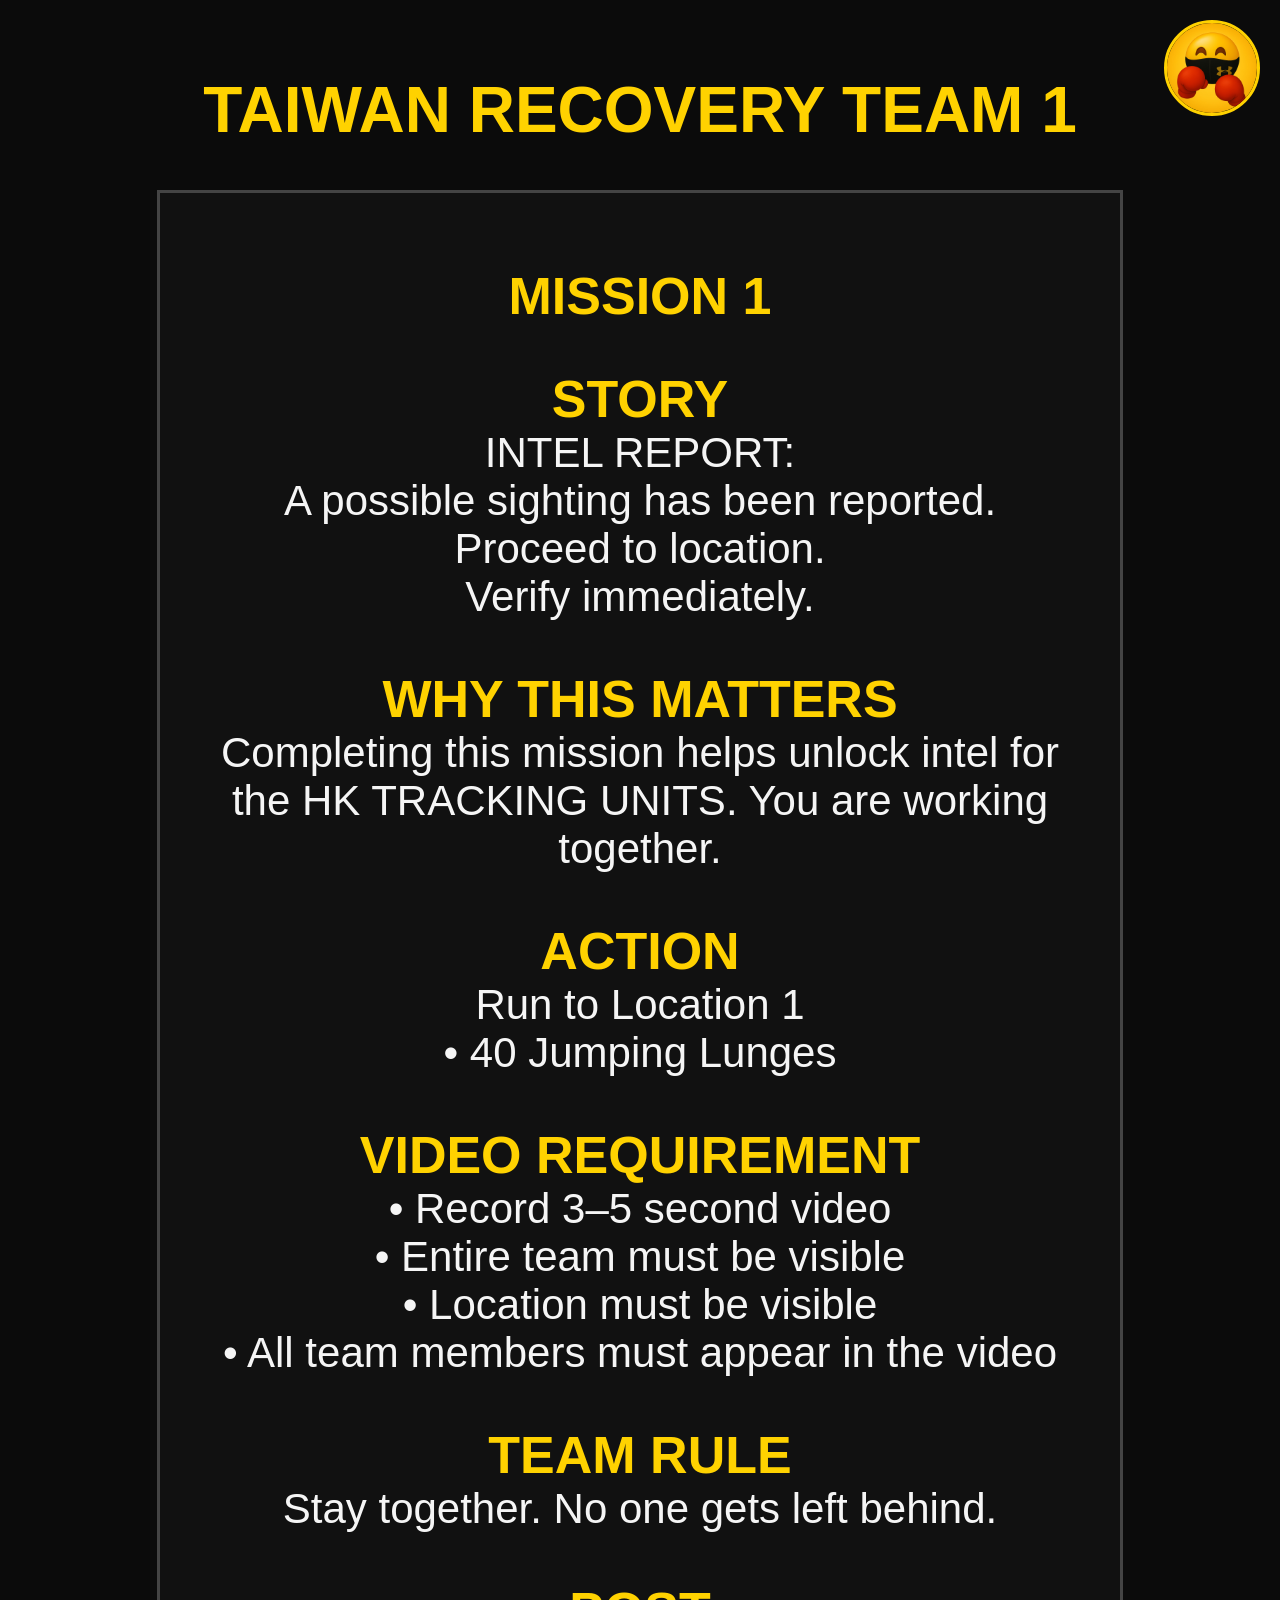
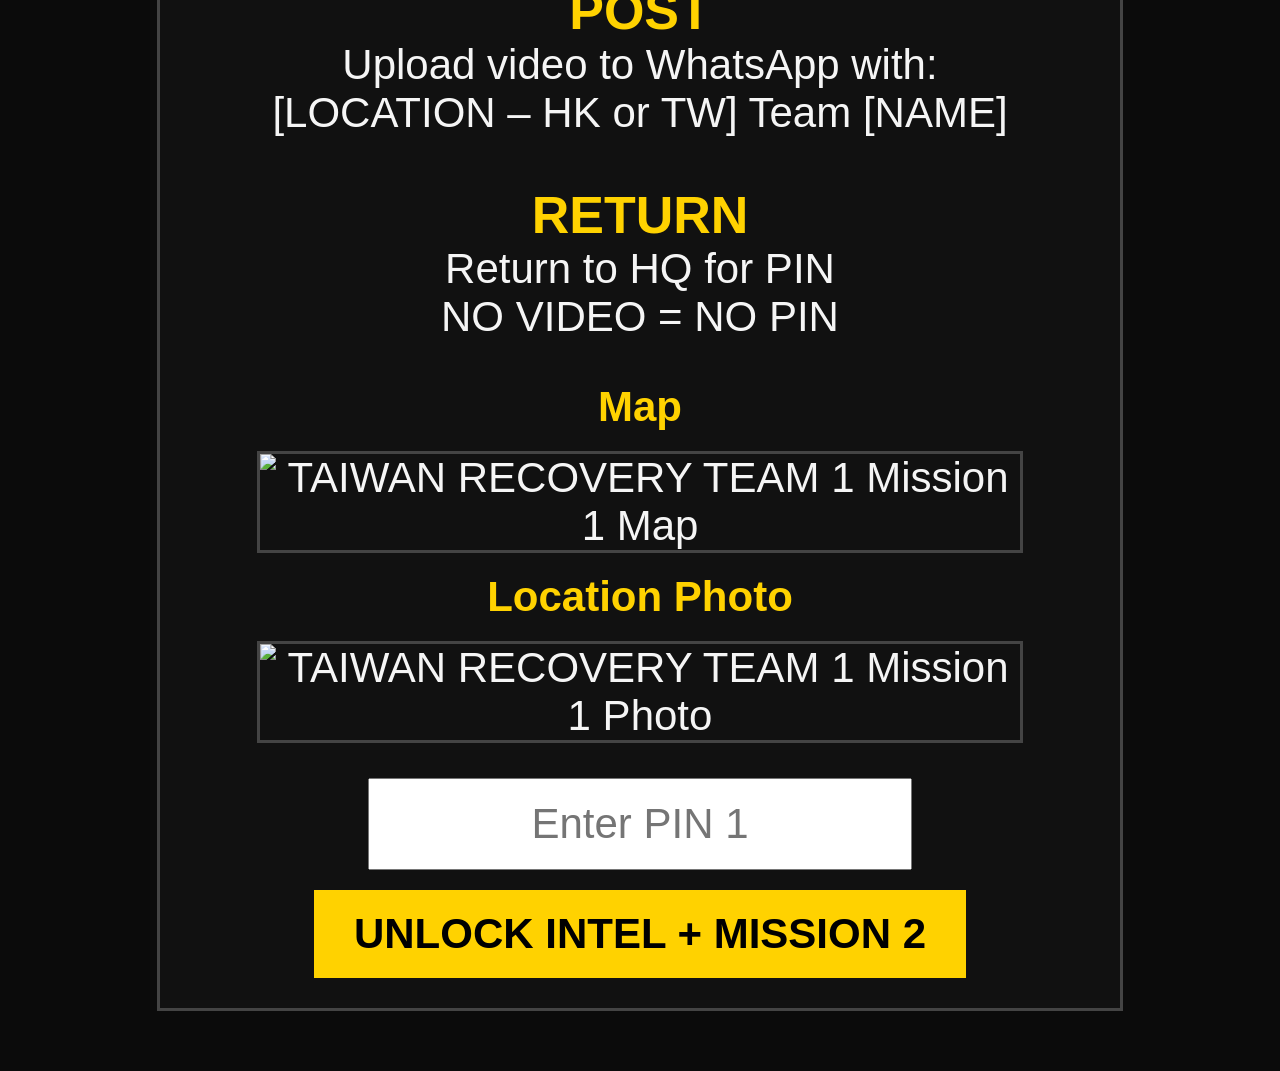
==== commit ddefbb0f: "Add files via upload" ====
--- a/recovery1.html
+++ b/recovery1.html
@@ -1,21 +1,10 @@
 <!DOCTYPE html>
-<html>
-<head>
-  <title>TAIWAN RECOVERY TEAM 1 - FitFam Global Session</title>
-  <link rel="stylesheet" href="style.css">
-</head>
-<body>
-<img src="my-photo.jpg" id="cornerLogo">
-<h1>TAIWAN RECOVERY TEAM 1</h1>
-<div id="mission1" class="panel">
-  <h2>MISSION 1</h2>
-  <p class="textBlock"><span class="sectionTitle">STORY</span>
+<html><head><title>TAIWAN RECOVERY TEAM 1 - FitFam Global Session</title><meta name="viewport" content="width=device-width, initial-scale=1.0"><link rel="stylesheet" href="style.css"></head>
+<body><img src="my-photo.jpg" id="cornerLogo" alt="FitFam Logo"><h1>TAIWAN RECOVERY TEAM 1</h1>
+<div id="mission1" class="panel"><h2>MISSION 1</h2><p class="textBlock"><span class="sectionTitle">STORY</span>
 INTEL REPORT:
-
 A possible sighting has been reported.
-
 Proceed to location.
-
 Verify immediately.
 
 <span class="sectionTitle">WHY THIS MATTERS</span>
@@ -23,7 +12,6 @@
 
 <span class="sectionTitle">ACTION</span>
 Run to Location 1
-
 • 40 Jumping Lunges
 
 <span class="sectionTitle">VIDEO REQUIREMENT</span>
@@ -41,12 +29,7 @@
 
 <span class="sectionTitle">RETURN</span>
 Return to HQ for PIN
-
-NO VIDEO = NO PIN</p>
-  <p class="mediaTitle">Map</p><img src="recovery1-mission1-map.jpg" class="missionImage" alt="TAIWAN RECOVERY TEAM 1 Mission 1 Map">
-  <p class="mediaTitle">Location Photo</p><img src="recovery1-mission1-photo.jpg" class="missionImage" alt="TAIWAN RECOVERY TEAM 1 Mission 1 Photo">
-  <input id="pin1" placeholder="Enter PIN 1"><br><button onclick="unlockMission2()">UNLOCK INTEL + MISSION 2</button>
-</div>
+NO VIDEO = NO PIN</p><p class="mediaTitle">Map</p><img src="recovery1-mission1-map.jpg" class="missionImage" alt="TAIWAN RECOVERY TEAM 1 Mission 1 Map"><p class="mediaTitle">Location Photo</p><img src="recovery1-mission1-photo.jpg" class="missionImage" alt="TAIWAN RECOVERY TEAM 1 Mission 1 Photo"><input id="pin1" placeholder="Enter PIN 1"><br><button onclick="unlockMission2()">UNLOCK INTEL + MISSION 2</button></div>
 <div id="intel" class="panel hidden"><h2>INTEL UPDATE</h2><p class="textBlock"><span class="sectionTitle">INTEL FOR HK TRACKING UNITS</span>
 Device recovered.
 
@@ -56,12 +39,13 @@
 
 Possible hostage taker location identified for the HK TRACKING UNITS.
 
-This intel is unlocked so the HK TRACKING UNITS can use it. Share this with HQ / the other side as instructed.</p><p class="mediaTitle">MAP FOR HK TRACKING UNITS</p><img src="recovery-intel-map.jpg" class="missionImage" alt="Recovery Intel Map"><button onclick="showScreen('mission2')">CONTINUE TO MISSION 2</button></div>
+This intel is unlocked so the HK TRACKING UNITS can use it.
+
+This intel is being transmitted to the HK TRACKING UNITS right now.</p><p class="mediaTitle">MAP FOR HK TRACKING UNITS</p><img src="recovery-intel-map.jpg" class="missionImage" alt="MAP FOR HK TRACKING UNITS"><button onclick="startTransmission()">TRANSMIT INTEL</button></div>
+<div id="transmission" class="panel hidden"><h2>UPLINK ESTABLISHED</h2><p id="transmissionStatus" class="textBlock">TRANSMISSION IN PROGRESS…</p><button id="mission2Button" class="hidden" onclick="showScreen('mission2')">CONTINUE TO MISSION 2</button></div>
 <div id="mission2" class="panel hidden"><h2>MISSION 2</h2><p class="textBlock"><span class="sectionTitle">STORY</span>
 FINAL SIGNAL:
-
 The hostage is near.
-
 Move now.
 
 <span class="sectionTitle">WHY THIS MATTERS</span>
@@ -69,7 +53,6 @@
 
 <span class="sectionTitle">ACTION</span>
 Run to Location 2
-
 • 30 Partner Push-Up High Fives
 
 <span class="sectionTitle">VIDEO REQUIREMENT</span>
@@ -87,12 +70,45 @@
 
 <span class="sectionTitle">RETURN</span>
 Return to HQ for PIN
+NO VIDEO = NO PIN</p><p class="mediaTitle">Map</p><img src="recovery1-mission2-map.jpg" class="missionImage" alt="TAIWAN RECOVERY TEAM 1 Mission 2 Map"><p class="mediaTitle">Location Photo</p><img src="recovery1-mission2-photo.jpg" class="missionImage" alt="TAIWAN RECOVERY TEAM 1 Mission 2 Photo"><input id="pin2" placeholder="Enter HQ PIN after Mission 2"><br><button onclick="unlockFinalAccess()">RETURN TO HQ — UNLOCK FINAL OPERATION PAGE</button></div>
+<div id="finalAccess" class="panel hidden"><h2>FINAL OPERATION</h2><p class="textBlock">FINAL OPERATION
 
-NO VIDEO = NO PIN</p><p class="mediaTitle">Map</p><img src="recovery1-mission2-map.jpg" class="missionImage" alt="TAIWAN RECOVERY TEAM 1 Mission 2 Map"><p class="mediaTitle">Location Photo</p><img src="recovery1-mission2-photo.jpg" class="missionImage" alt="TAIWAN RECOVERY TEAM 1 Mission 2 Photo"><input id="pin2" placeholder="Enter PIN 2"><br><button onclick="unlockFinalMission()">UNLOCK FINAL MISSION</button></div>
-<div id="finalMission" class="panel hidden"><h2>TAIWAN RECOVERY FINAL MISSION</h2><p class="textBlock">Run to FINAL LOCATION.
+You have completed your missions
+and retrieved critical intel for the HK TRACKING TEAM.
+
+BUT—
+
+The operation is not yet complete.
+
+To track down the location of the hostage,
+you now require the final access PIN from Hong Kong.
+
+Without the intel from Hong Kong—
+
+you CANNOT proceed to rescue the hostage.</p><div class="transmissionBox"><h2>📡 TRANSMISSION REQUIRED</h2><p class="textBlock">You must send this message to the other side now.</p><div class="instructionBox"><p><strong>INSTRUCTIONS:</strong></p><p>1. Tap COPY MESSAGE</p><p>2. Tap OPEN WHATSAPP</p><p>3. Paste the message into your team WhatsApp group chat</p><p>4. Send immediately</p><p class="warningText">Do NOT edit the message.</p><p class="warningText">You CANNOT proceed without it.</p></div><pre id="copyText" class="copyMessage">TARGET LOCKED
+PIN TO UNLOCK FINAL HK MISSION IS 3838
+TRANSMIT IMMEDIATELY</pre><button onclick="copyMessage()" class="copyButton">COPY MESSAGE 📋</button><p id="copyStatus" class="copyStatus"></p><a class="whatsappButton" href="https://wa.me/?text=TARGET%20LOCKED%0APIN%20TO%20UNLOCK%20FINAL%20HK%20MISSION%20IS%203838%0ATRANSMIT%20IMMEDIATELY" target="_blank" rel="noopener">OPEN WHATSAPP 📲</a></div><div class="accessBox"><h2>AWAITING FINAL ACCESS PIN</h2><p class="textBlock">Wait for the final access PIN from Hong Kong in WhatsApp.
+
+Enter the PIN below only after the message is received.</p><input id="crossPin" placeholder="Enter PIN from Hong Kong"><br><button onclick="unlockFinalMission()">UNLOCK FINAL MISSION</button></div></div>
+<div id="finalMission" class="panel hidden"><h2>TAIWAN RECOVERY FINAL MISSION</h2><p class="textBlock"><span class="sectionTitle">STORY</span>
+The intel from Hong Kong has arrived.
+
+The signal is no longer weak.
+The location is confirmed.
+The hostage is close.
+
+But the window is closing.
+If the suspects move again, the trail may go dark.
+
+Move now.
+Reach the location.
+Bring the hostage home.
+
+<span class="sectionTitle">ACTION</span>
+Run to FINAL LOCATION.
 
 <span class="sectionTitle">OBJECTIVE</span>
-Rescue the hostage.
+Rescue the hostage before the location goes cold.
 
 <span class="sectionTitle">EXERCISE</span>
 • 20 Partner Burpee High Fives
@@ -105,54 +121,47 @@
 
 POST to WhatsApp
 
-RETURN to HQ to unlock final phase</p><p class="mediaTitle">Final Location Map</p><img src="recovery-final-map.jpg" class="missionImage" alt="TAIWAN RECOVERY Final Map"><p class="mediaTitle">Final Location Photo</p><img src="recovery-final-photo.jpg" class="missionImage" alt="TAIWAN RECOVERY Final Photo"><input id="finalPin" placeholder="Enter Final PIN"><br><button onclick="unlockFinalStory()">UNLOCK FINAL PHASE</button></div>
+RETURN to HQ to unlock final phase</p><p class="mediaTitle">Final Location Map</p><img src="recovery-final-map.jpg" class="missionImage" alt="Final Location Map"><p class="mediaTitle">Final Location Photo</p><img src="recovery-final-photo.jpg" class="missionImage" alt="Final Location Photo"><input id="finalPin" placeholder="Enter Final HQ PIN"><br><button onclick="unlockFinalStory()">UNLOCK FINAL PHASE</button></div>
 <div id="finalStory" class="panel hidden"><h2>FINAL REPORT</h2><p class="textBlock">The operation is complete.
-
 Then—
-
 BEEP.
-
 BEEP.
-
 BEEP.
-
 A device has been triggered.
-
 A bomb.
-
 Timed.
-
 No time to move.
-
 A message appears:
-
 “You made it this far.
-
 Did you think it would be so easy.
-
 Did you think you could really survive this?”
-
 This was never just the mission.
-
 It was what connected you.
-
 Enter the code to defuse bomb.</p><button onclick="startCountdown()">DEFUSE DEVICE</button></div>
 <div id="countdown" class="panel hidden"><h2>⚠️ BOMB ACTIVE ⚠️</h2><div id="timer">02:00</div><p class="textBlock">Enter code to deactivate bomb:
-
 WE SWEAT, WE ______</p><input id="bombCode" placeholder="Enter code"><br><button onclick="checkBombCode()">DEACTIVATE BOMB</button></div>
 <div id="ending" class="panel hidden"><h2>MISSION COMPLETE</h2><p id="endingText" class="textBlock"></p><button onclick="showScreen('finalMessage')">CONTINUE</button></div><div id="failure" class="panel hidden"><h2>MISSION FAILED</h2><p class="textBlock">The countdown reached zero.
-
 The device activated.</p></div><div id="finalMessage" class="panel hidden"><h2>FINAL MESSAGE</h2><p class="textBlock">No single team had the full picture.
-
 No single team could complete this alone.
-
 You trusted.
 You adapted.
 You executed.
-
 We sweat.
-
 We connect.</p></div>
 <script>
-const PIN1="1886", PIN2="2816", FINAL_PIN="3838", BOMB_CODE="connect";const roleEndings=["FINAL REPORT:\n\nYou find the hostage.\n\nA child.\n\nCalm. Watching.\n\nYou step forward.\n\n\u201cWe\u2019re here to help.\u201d\n\nThe child doesn\u2019t speak.\n\nThen\u2014\n\na voice.\n\nInside your head.\n\n\u201cYou took longer than expected.\u201d\n\nYou freeze.\n\n\u201cI can hear your thoughts,\u201d the child says calmly.\n\n\u201cAnd sometimes\u2026 I answer them.\u201d\n\nYou realise immediately\u2014\n\nThis is why they were taken.\n\nChosen.\n\n\u201cThey said I could change the world.\u201d\n\nA pause.\n\n\u201cAre you taking me somewhere safe?\u201d\n\nYou nod.\n\nBefore you speak\u2014\n\n\u201cI know.\u201d\n\nExtraction complete.\n\nBut this was never just a rescue.", "FINAL REPORT:\n\nYou found them.\n\nSafe.\n\nAlive.\n\nLater\u2014\n\na message arrives.\n\n\u201cThank you.\n\nThey made it home.\u201d\n\nYou never meet them.\n\nBut you know\u2014\n\nit mattered.", "FINAL REPORT:\n\nYou reach the target.\n\nThe hostage looks up.\n\nA moment.\n\nRecognition.\n\nRelief.\n\nNo words needed.\n\nYou move fast.\n\nClean.\n\nSafe.\n\nThat moment\u2014\n\nwas enough.", "INTEL ARCHIVE:\n\n3 days ago\u2026\n\nA car.\n\nA family.\n\nLaughing.\n\nNormal.\n\nThen\u2014\n\neverything changed.\n\nThe child was taken.\n\nTaken by force.\n\nGone.\n\nThat child\u2026\n\nis the one you saved today.\n\nAnd the reason this mission existed."];const globalEndings=["3 days later\u2026\n\nRecognition.\n\nBoth locations.\n\nThen\u2014\n\nall phones vibrate.\n\nNUCLEAR DEVICE IDENTIFIED\n\nACTIVATION: 10 HOURS\n\nSilence.\n\nThe mission isn\u2019t over.\n\n\u201cGear up.\u201d", "INTERNAL LOG:\n\n1 hour ago\u2026\n\nWe received the signal.\n\nWe needed units.\n\nNot trained units.\n\nReady ones.\n\nThat was you.\n\nAlready moving.\n\nAlready connected.\n\nThat\u2019s why you were chosen."];let timerInterval=null, secondsRemaining=120;function showScreen(id){document.querySelectorAll('.panel').forEach(p=>p.classList.add('hidden'));document.getElementById(id).classList.remove('hidden');window.scrollTo(0,0);}function unlockMission2(){if(document.getElementById('pin1').value.trim()===PIN1)showScreen('intel');else alert('ACCESS DENIED');}function unlockFinalMission(){if(document.getElementById('pin2').value.trim()===PIN2)showScreen('finalMission');else alert('ACCESS DENIED');}function unlockFinalStory(){if(document.getElementById('finalPin').value.trim()===FINAL_PIN)showScreen('finalStory');else alert('ACCESS DENIED');}function startCountdown(){secondsRemaining=120;updateTimerDisplay();showScreen('countdown');timerInterval=setInterval(function(){secondsRemaining--;if(secondsRemaining<=0){secondsRemaining=0;updateTimerDisplay();clearInterval(timerInterval);timerInterval=null;showScreen('failure');return;}updateTimerDisplay();},1000);}function updateTimerDisplay(){const m=Math.floor(secondsRemaining/60),s=secondsRemaining%60;document.getElementById('timer').innerText=String(m).padStart(2,'0')+':'+String(s).padStart(2,'0');}function checkBombCode(){const answer=document.getElementById('bombCode').value.trim().toLowerCase();if(answer===BOMB_CODE){if(timerInterval){clearInterval(timerInterval);timerInterval=null;}showRandomEnding();}else alert('ACCESS DENIED');}function showRandomEnding(){let pool=roleEndings;if(Math.random()<0.15)pool=globalEndings;const selected=pool[Math.floor(Math.random()*pool.length)];document.getElementById('endingText').innerText=selected;showScreen('ending');}
+const PIN1="1886", PIN2="2816", FINAL_PIN="3838", CROSS_PIN="3339", BOMB_CODE="connect";
+const roleEndings=["FINAL REPORT:\n\nYou find the hostage.\n\nA child.\n\nCalm. Watching.\n\nYou step forward.\n\n“We’re here to help.”\n\nThe child doesn’t speak.\n\nThen—\n\na voice.\n\nInside your head.\n\n“You took longer than expected.”\n\nYou freeze.\n\n“I can hear your thoughts,” the child says calmly.\n\n“And sometimes… I answer them.”\n\nYou realise immediately—\n\nThis is why they were taken.\n\nChosen.\n\n“They said I could change the world.”\n\nA pause.\n\n“Are you taking me somewhere safe?”\n\nYou nod.\n\nBefore you speak—\n\n“I know.”\n\nExtraction complete.\n\nBut this was never just a rescue.", "FINAL REPORT:\n\nYou found them.\n\nSafe.\n\nAlive.\n\nLater—\n\na message arrives.\n\n“Thank you.\n\nThey made it home.”\n\nYou never meet them.\n\nBut you know—\n\nit mattered.", "FINAL REPORT:\n\nYou reach the target.\n\nThe hostage looks up.\n\nA moment.\n\nRecognition.\n\nRelief.\n\nNo words needed.\n\nYou move fast.\n\nClean.\n\nSafe.\n\nThat moment—\n\nwas enough.", "INTEL ARCHIVE:\n\n3 days ago…\n\nA car.\n\nA family.\n\nLaughing.\n\nNormal.\n\nThen—\n\neverything changed.\n\nThe child was taken.\n\nTaken by force.\n\nGone.\n\nThat child…\n\nis the one you saved today.\n\nAnd the reason this mission existed."]; const globalEndings=["3 days later…\n\nRecognition.\n\nBoth locations.\n\nThen—\n\nall phones vibrate.\n\nNUCLEAR DEVICE IDENTIFIED\n\nACTIVATION: 10 HOURS\n\nSilence.\n\nThe mission isn’t over.\n\n“Gear up.”", "INTERNAL LOG:\n\n1 hour ago…\n\nWe received the signal.\n\nWe needed units.\n\nNot trained units.\n\nReady ones.\n\nThat was you.\n\nAlready moving.\n\nAlready connected.\n\nThat’s why you were chosen."];
+let timerInterval=null, secondsRemaining=120;
+function showScreen(id){document.querySelectorAll('.panel').forEach(p=>p.classList.add('hidden'));document.getElementById(id).classList.remove('hidden');window.scrollTo(0,0);}
+function startTransmission(){showScreen('transmission');document.getElementById('transmissionStatus').innerText='TRANSMISSION IN PROGRESS…';document.getElementById('mission2Button').classList.add('hidden');setTimeout(function(){document.getElementById('transmissionStatus').innerText='✅ COMPLETE';document.getElementById('mission2Button').classList.remove('hidden');},1800);}
+function copyMessage(){const text=document.getElementById('copyText').innerText.trim(); if(navigator.clipboard&&navigator.clipboard.writeText){navigator.clipboard.writeText(text).then(()=>document.getElementById('copyStatus').innerText='✅ Message copied. Open WhatsApp and paste now.').catch(()=>fallbackCopy(text));}else{fallbackCopy(text);}}
+function fallbackCopy(text){const area=document.createElement('textarea');area.value=text;document.body.appendChild(area);area.select();document.execCommand('copy');document.body.removeChild(area);document.getElementById('copyStatus').innerText='✅ Message copied. Open WhatsApp and paste now.';}
+function unlockMission2(){if(document.getElementById('pin1').value.trim()===PIN1)showScreen('intel');else alert('ACCESS DENIED');}
+function unlockFinalAccess(){if(document.getElementById('pin2').value.trim()===PIN2)showScreen('finalAccess');else alert('ACCESS DENIED');}
+function unlockFinalMission(){if(document.getElementById('crossPin').value.trim()===CROSS_PIN)showScreen('finalMission');else alert('ACCESS DENIED — AWAIT CONFIRMED TRANSMISSION FROM THE OTHER LOCATION');}
+function unlockFinalStory(){if(document.getElementById('finalPin').value.trim()===FINAL_PIN)showScreen('finalStory');else alert('ACCESS DENIED');}
+function startCountdown(){secondsRemaining=120;updateTimerDisplay();showScreen('countdown');timerInterval=setInterval(function(){secondsRemaining--;if(secondsRemaining<=0){secondsRemaining=0;updateTimerDisplay();clearInterval(timerInterval);timerInterval=null;showScreen('failure');return;}updateTimerDisplay();},1000);}
+function updateTimerDisplay(){const m=Math.floor(secondsRemaining/60),s=secondsRemaining%60;document.getElementById('timer').innerText=String(m).padStart(2,'0')+':'+String(s).padStart(2,'0');}
+function checkBombCode(){const answer=document.getElementById('bombCode').value.trim().toLowerCase();if(answer===BOMB_CODE){if(timerInterval){clearInterval(timerInterval);timerInterval=null;}showRandomEnding();}else alert('ACCESS DENIED');}
+function showRandomEnding(){let pool=roleEndings;if(Math.random()<0.15)pool=globalEndings;const selected=pool[Math.floor(Math.random()*pool.length)];document.getElementById('endingText').innerText=selected;showScreen('ending');}
 </script></body></html>
--- a/style.css
+++ b/style.css
@@ -1,122 +1 @@
-body {
-  margin: 0;
-  padding: 30px;
-  font-family: Arial, Helvetica, sans-serif;
-  background: #0b0b0b;
-  color: #f5f5f5;
-  text-align: center;
-  font-size: 42px;
-}
-
-body.funTheme {
-  background: linear-gradient(135deg, #ff7a18, #ffdd00, #00d084, #00a3ff, #9b5cff, #ff4ecd);
-  background-size: 400% 400%;
-  animation: funGradient 12s ease infinite;
-  color: #1b1b1b;
-}
-
-@keyframes funGradient {
-  0% { background-position: 0% 50%; }
-  50% { background-position: 100% 50%; }
-  100% { background-position: 0% 50%; }
-}
-
-h1 { font-size: 64px; color: #ffd200; }
-h2 { font-size: 52px; color: #ffd200; }
-
-body.funTheme h1 {
-  color: #ffffff;
-  text-shadow: 3px 3px 0 #ff4ecd, 6px 6px 0 #00a3ff;
-}
-
-.funTitle {
-  font-size: 64px;
-  font-weight: bold;
-  background: linear-gradient(90deg, #ff005d, #ff9f00, #ffee00, #00c853, #00b0ff, #7c4dff, #ff005d);
-  -webkit-background-clip: text;
-  background-clip: text;
-  color: transparent;
-  text-transform: uppercase;
-  text-shadow: none;
-}
-
-.panel {
-  border: 3px solid #444;
-  padding: 30px;
-  margin: 30px auto;
-  max-width: 900px;
-  background: #111;
-}
-
-.funPanel {
-  border: 5px solid #ffffff;
-  background: rgba(255,255,255,0.92);
-  color: #1b1b1b;
-  box-shadow: 0 0 30px rgba(255,255,255,0.65);
-}
-
-.funPanel h2 { color: #1b1b1b; }
-
-button {
-  font-size: 42px;
-  padding: 20px 40px;
-  margin-top: 20px;
-  background: #ffd200;
-  color: #000;
-  border: none;
-  cursor: pointer;
-}
-
-body.funTheme button {
-  background: linear-gradient(90deg, #ff005d, #ff9f00, #ffee00, #00c853, #00b0ff, #7c4dff);
-  color: #000;
-  font-weight: bold;
-  border: 4px solid #ffffff;
-}
-
-input {
-  font-size: 42px;
-  padding: 20px;
-  width: 80%;
-  max-width: 500px;
-  text-align: center;
-  margin-top: 15px;
-}
-.hidden { display: none; }
-.textBlock { white-space: pre-line; line-height: normal; }
-.sectionTitle {
-  color: #ffd200;
-  font-weight: bold;
-  text-transform: uppercase;
-  font-size: 52px;
-}
-.funPanel .sectionTitle {
-  color: #ff005d;
-  font-weight: bold;
-  text-transform: uppercase;
-  font-size: 52px;
-}
-.missionImage {
-  width: 100%;
-  max-width: 760px;
-  margin: 20px auto;
-  border: 3px solid #444;
-  display: block;
-}
-.mediaTitle { color: #ffd200; font-weight: bold; margin-top: 20px; margin-bottom: 10px; }
-#timer { font-size: 90px; color: #ffd200; font-weight: bold; margin: 20px 0; }
-.teamGrid { display: grid; grid-template-columns: 1fr; gap: 20px; }
-.teamButton { display: block; text-decoration: none; background: #ffd200; color: #000; padding: 20px; font-weight: bold; }
-#cornerLogo {
-  position: fixed;
-  top: 20px;
-  right: 20px;
-  width: 90px;
-  border-radius: 50%;
-  border: 3px solid #ffd200;
-  z-index: 1000;
-  pointer-events: none;
-}
-body.funTheme #cornerLogo {
-  border: 4px solid #ffffff;
-}
+body{margin:0;padding:30px;font-family:Arial,Helvetica,sans-serif;background:#0b0b0b;color:#f5f5f5;text-align:center;font-size:42px}body.funTheme{background:linear-gradient(135deg,#ff7a18,#ffdd00,#00d084,#00a3ff,#9b5cff,#ff4ecd);background-size:400% 400%;animation:funGradient 12s ease infinite;color:#1b1b1b}@keyframes funGradient{0%{background-position:0% 50%}50%{background-position:100% 50%}100%{background-position:0% 50%}}h1{font-size:64px;color:#ffd200}h2{font-size:52px;color:#ffd200}body.funTheme h1{color:#fff;text-shadow:3px 3px 0 #ff4ecd,6px 6px 0 #00a3ff}.funTitle{font-size:64px;font-weight:bold;background:linear-gradient(90deg,#ff005d,#ff9f00,#ffee00,#00c853,#00b0ff,#7c4dff,#ff005d);-webkit-background-clip:text;background-clip:text;color:transparent;text-transform:uppercase;text-shadow:none}.panel{border:3px solid #444;padding:30px;margin:30px auto;max-width:900px;background:#111}.funPanel{border:5px solid #fff;background:rgba(255,255,255,.92);color:#1b1b1b;box-shadow:0 0 30px rgba(255,255,255,.65)}.funPanel h2{color:#1b1b1b}button{font-size:42px;padding:20px 40px;margin-top:20px;background:#ffd200;color:#000;border:none;cursor:pointer;font-weight:bold}body.funTheme button{background:linear-gradient(90deg,#ff005d,#ff9f00,#ffee00,#00c853,#00b0ff,#7c4dff);color:#000;font-weight:bold;border:4px solid #fff}input{font-size:42px;padding:20px;width:80%;max-width:500px;text-align:center;margin-top:15px}.hidden{display:none}.textBlock{white-space:pre-line;line-height:normal}.sectionTitle{color:#ffd200;font-weight:bold;text-transform:uppercase;font-size:52px}.funPanel .sectionTitle{color:#ff005d;font-weight:bold;text-transform:uppercase;font-size:52px}.missionImage{width:100%;max-width:760px;margin:20px auto;border:3px solid #444;display:block}.mediaTitle{color:#ffd200;font-weight:bold;margin-top:20px;margin-bottom:10px}#timer{font-size:90px;color:#ffd200;font-weight:bold;margin:20px 0}.teamGrid{display:grid;grid-template-columns:1fr;gap:20px}.teamButton{display:block;text-decoration:none;background:#ffd200;color:#000;padding:20px;font-weight:bold}#cornerLogo{position:fixed;top:20px;right:20px;width:90px;border-radius:50%;border:3px solid #ffd200;z-index:1000;pointer-events:none}body.funTheme #cornerLogo{border:4px solid #fff}.transmissionBox,.accessBox{border:3px solid #ffd200;background:#050505;padding:25px;margin:30px auto;max-width:820px}.instructionBox{background:#151515;border:2px solid #444;padding:20px;margin:20px auto;text-align:left;max-width:760px}.warningText{color:#ff4d4d;font-weight:bold}.copyMessage{background:#000;color:#fff;border:2px solid #ffd200;padding:20px;margin:20px auto;max-width:760px;white-space:pre-wrap;font-family:Arial,Helvetica,sans-serif;font-size:38px;text-align:center}.copyButton{background:#ffd200;color:#000}.copyStatus{color:#7CFC00;font-weight:bold}.whatsappButton{display:inline-block;margin-top:20px;padding:20px 40px;background:#25D366;color:#fff;text-decoration:none;font-size:42px;font-weight:bold}@media(max-width:700px){body{padding:18px;font-size:28px}h1{font-size:42px}h2{font-size:36px}.sectionTitle,.funPanel .sectionTitle{font-size:34px}button,input,.whatsappButton{font-size:28px}.copyMessage{font-size:26px}#cornerLogo{width:64px;top:10px;right:10px}}
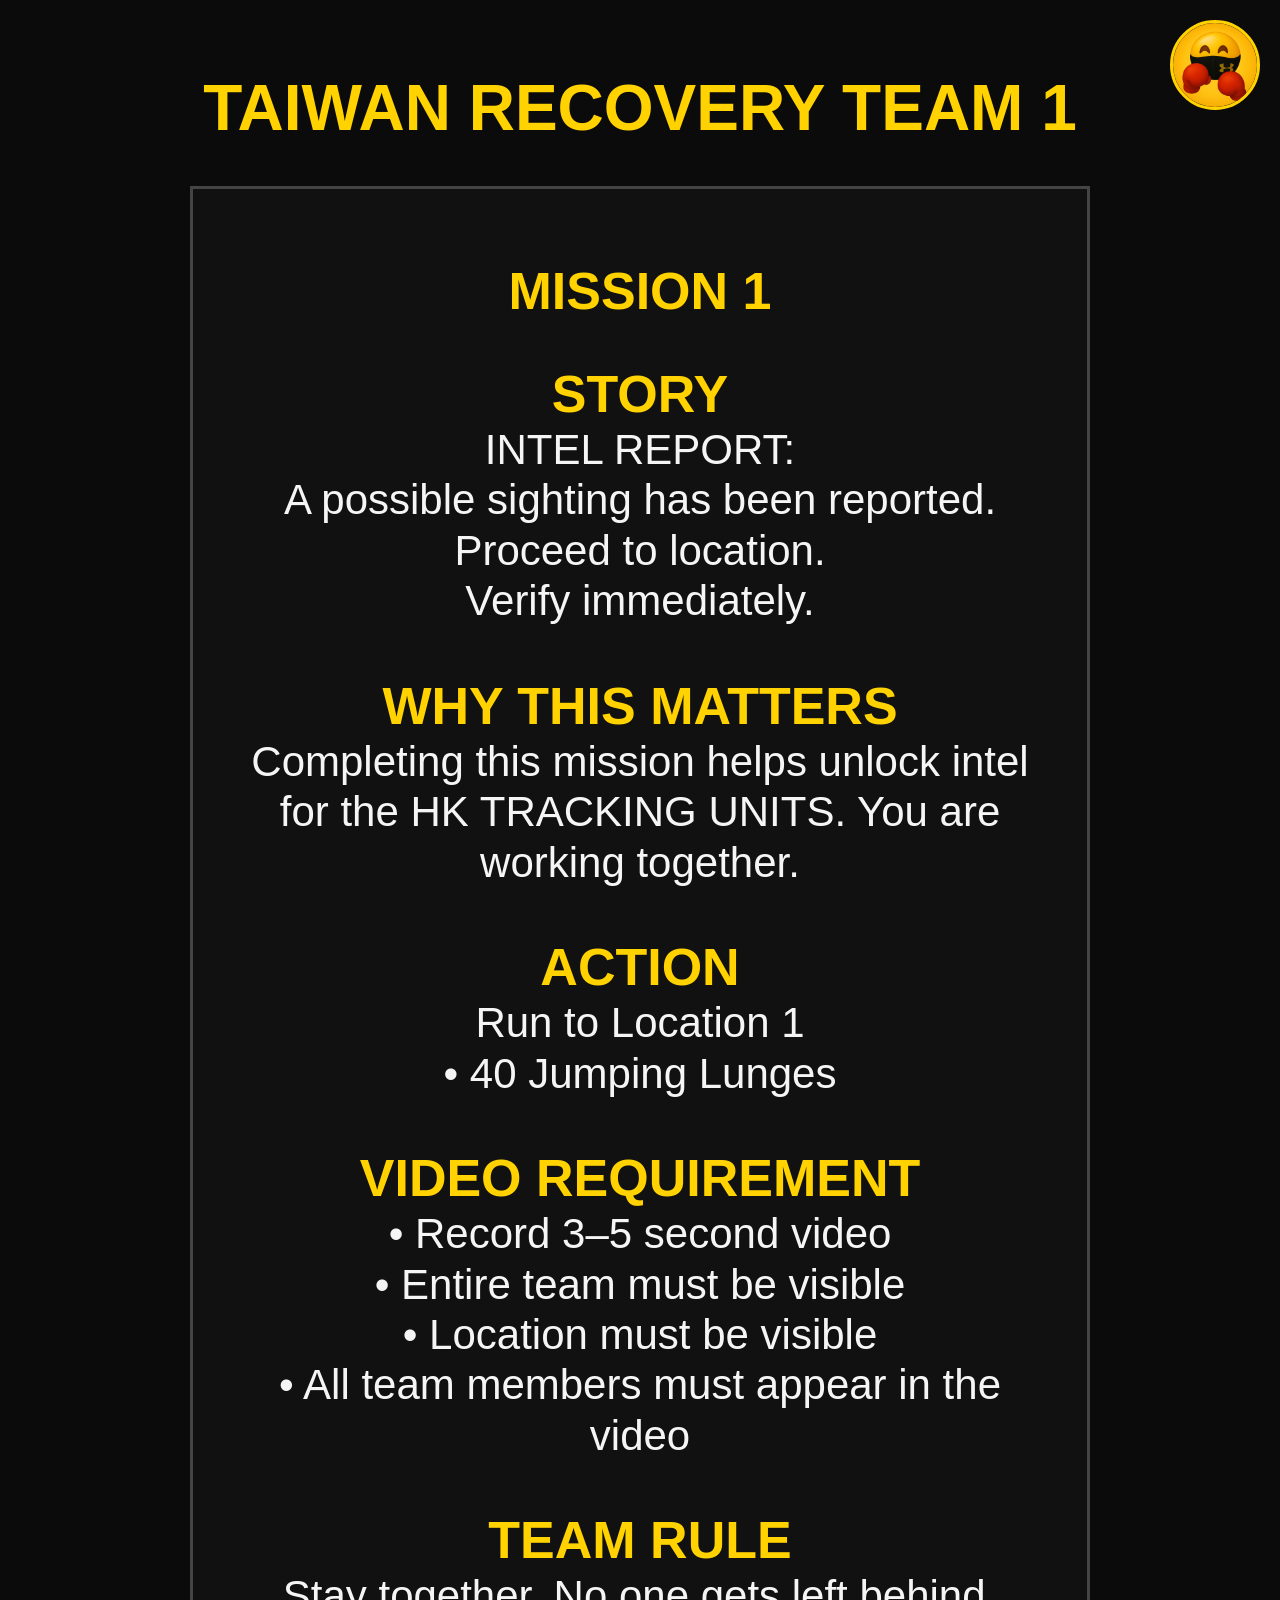
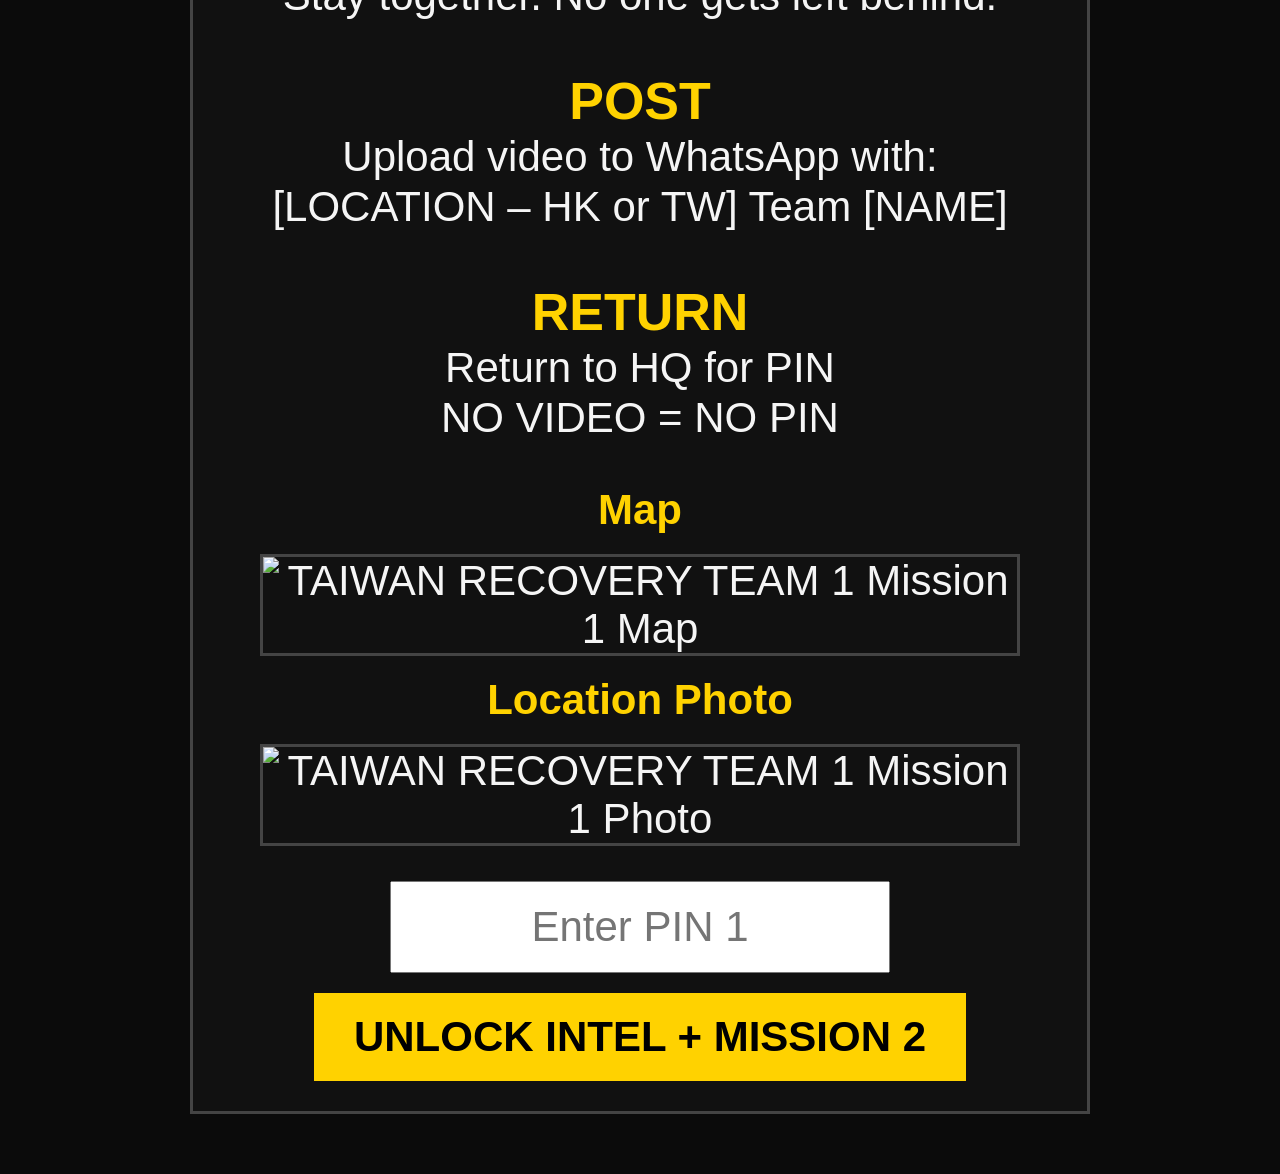
==== commit 8b6da6fc: "Add files via upload" ====
--- a/recovery1.html
+++ b/recovery1.html
@@ -1,6 +1,10 @@
 <!DOCTYPE html>
-<html><head><title>TAIWAN RECOVERY TEAM 1 - FitFam Global Session</title><meta name="viewport" content="width=device-width, initial-scale=1.0"><link rel="stylesheet" href="style.css"></head>
-<body><img src="my-photo.jpg" id="cornerLogo" alt="FitFam Logo"><h1>TAIWAN RECOVERY TEAM 1</h1>
+<html><head><title>TAIWAN RECOVERY TEAM 1 - FitFam Global Session</title><meta name="viewport" content="width=device-width, initial-scale=1.0"><link rel="stylesheet" href="style.css?v=20260524c"></head>
+<body><img src="my-photo.jpg" id="cornerLogo" alt="FitFam Logo">
+<audio id="finalReportSound" src="final-report.mp3" preload="auto"></audio>
+<audio id="bombSound" src="bomb-countdown.mp3" preload="auto" loop></audio>
+<audio id="endingMusic" src="ending-music.mp3" preload="auto" loop></audio>
+<h1>TAIWAN RECOVERY TEAM 1</h1>
 <div id="mission1" class="panel"><h2>MISSION 1</h2><p class="textBlock"><span class="sectionTitle">STORY</span>
 INTEL REPORT:
 A possible sighting has been reported.
@@ -85,9 +89,9 @@
 
 Without the intel from Hong Kong—
 
-you CANNOT proceed to rescue the hostage.</p><div class="transmissionBox"><h2>📡 TRANSMISSION REQUIRED</h2><p class="textBlock">You must send this message to the other side now.</p><div class="instructionBox"><p><strong>INSTRUCTIONS:</strong></p><p>1. Tap COPY MESSAGE</p><p>2. Tap OPEN WHATSAPP</p><p>3. Paste the message into your team WhatsApp group chat</p><p>4. Send immediately</p><p class="warningText">Do NOT edit the message.</p><p class="warningText">You CANNOT proceed without it.</p></div><pre id="copyText" class="copyMessage">TARGET LOCKED
+you CANNOT proceed to rescue the hostage.</p><div class="transmissionBox"><h2>📡 TRANSMISSION REQUIRED</h2><p class="textBlock">You must send this message to the other side now.</p><div class="instructionBox"><p><strong>INSTRUCTIONS:</strong></p><p>1. Tap COPY MESSAGE</p><p>2. Open your team WhatsApp group chat</p><p>3. Paste the message</p><p>4. Send immediately</p><p class="warningText">Do NOT edit the message.</p><p class="warningText">You CANNOT proceed without it.</p></div><pre id="copyText" class="copyMessage">TARGET LOCKED
 PIN TO UNLOCK FINAL HK MISSION IS 3838
-TRANSMIT IMMEDIATELY</pre><button onclick="copyMessage()" class="copyButton">COPY MESSAGE 📋</button><p id="copyStatus" class="copyStatus"></p><a class="whatsappButton" href="https://wa.me/?text=TARGET%20LOCKED%0APIN%20TO%20UNLOCK%20FINAL%20HK%20MISSION%20IS%203838%0ATRANSMIT%20IMMEDIATELY" target="_blank" rel="noopener">OPEN WHATSAPP 📲</a></div><div class="accessBox"><h2>AWAITING FINAL ACCESS PIN</h2><p class="textBlock">Wait for the final access PIN from Hong Kong in WhatsApp.
+TRANSMIT IMMEDIATELY</pre><button onclick="copyMessage()" class="copyButton">COPY MESSAGE 📋</button><p id="copyStatus" class="copyStatus"></p></div><div class="accessBox"><h2>AWAITING FINAL ACCESS PIN</h2><p class="textBlock">Wait for the final access PIN from Hong Kong in WhatsApp.
 
 Enter the PIN below only after the message is received.</p><input id="crossPin" placeholder="Enter PIN from Hong Kong"><br><button onclick="unlockFinalMission()">UNLOCK FINAL MISSION</button></div></div>
 <div id="finalMission" class="panel hidden"><h2>TAIWAN RECOVERY FINAL MISSION</h2><p class="textBlock"><span class="sectionTitle">STORY</span>
@@ -149,10 +153,13 @@
 We sweat.
 We connect.</p></div>
 <script>
-const PIN1="1886", PIN2="2816", FINAL_PIN="3838", CROSS_PIN="3339", BOMB_CODE="connect";
+const PIN1="1886", PIN2="2816", FINAL_PIN="4832", CROSS_PIN="3339", BOMB_CODE="connect";
 const roleEndings=["FINAL REPORT:\n\nYou find the hostage.\n\nA child.\n\nCalm. Watching.\n\nYou step forward.\n\n“We’re here to help.”\n\nThe child doesn’t speak.\n\nThen—\n\na voice.\n\nInside your head.\n\n“You took longer than expected.”\n\nYou freeze.\n\n“I can hear your thoughts,” the child says calmly.\n\n“And sometimes… I answer them.”\n\nYou realise immediately—\n\nThis is why they were taken.\n\nChosen.\n\n“They said I could change the world.”\n\nA pause.\n\n“Are you taking me somewhere safe?”\n\nYou nod.\n\nBefore you speak—\n\n“I know.”\n\nExtraction complete.\n\nBut this was never just a rescue.", "FINAL REPORT:\n\nYou found them.\n\nSafe.\n\nAlive.\n\nLater—\n\na message arrives.\n\n“Thank you.\n\nThey made it home.”\n\nYou never meet them.\n\nBut you know—\n\nit mattered.", "FINAL REPORT:\n\nYou reach the target.\n\nThe hostage looks up.\n\nA moment.\n\nRecognition.\n\nRelief.\n\nNo words needed.\n\nYou move fast.\n\nClean.\n\nSafe.\n\nThat moment—\n\nwas enough.", "INTEL ARCHIVE:\n\n3 days ago…\n\nA car.\n\nA family.\n\nLaughing.\n\nNormal.\n\nThen—\n\neverything changed.\n\nThe child was taken.\n\nTaken by force.\n\nGone.\n\nThat child…\n\nis the one you saved today.\n\nAnd the reason this mission existed."]; const globalEndings=["3 days later…\n\nRecognition.\n\nBoth locations.\n\nThen—\n\nall phones vibrate.\n\nNUCLEAR DEVICE IDENTIFIED\n\nACTIVATION: 10 HOURS\n\nSilence.\n\nThe mission isn’t over.\n\n“Gear up.”", "INTERNAL LOG:\n\n1 hour ago…\n\nWe received the signal.\n\nWe needed units.\n\nNot trained units.\n\nReady ones.\n\nThat was you.\n\nAlready moving.\n\nAlready connected.\n\nThat’s why you were chosen."];
 let timerInterval=null, secondsRemaining=120;
-function showScreen(id){document.querySelectorAll('.panel').forEach(p=>p.classList.add('hidden'));document.getElementById(id).classList.remove('hidden');window.scrollTo(0,0);}
+function safePlay(id, restart=true){const a=document.getElementById(id);if(!a)return;if(restart)a.currentTime=0;a.play().catch(function(){});}
+function safeStop(id){const a=document.getElementById(id);if(!a)return;a.pause();a.currentTime=0;}
+function handleAudio(id){if(id==='countdown'){safeStop('endingMusic');safePlay('bombSound');}else if(id==='finalStory'){safeStop('bombSound');safeStop('endingMusic');safePlay('finalReportSound');}else if(id==='ending'||id==='finalMessage'){safeStop('bombSound');safePlay('endingMusic', false);}else if(id==='failure'){safeStop('bombSound');}}
+function showScreen(id){document.querySelectorAll('.panel').forEach(p=>p.classList.add('hidden'));document.getElementById(id).classList.remove('hidden');handleAudio(id);window.scrollTo(0,0);}
 function startTransmission(){showScreen('transmission');document.getElementById('transmissionStatus').innerText='TRANSMISSION IN PROGRESS…';document.getElementById('mission2Button').classList.add('hidden');setTimeout(function(){document.getElementById('transmissionStatus').innerText='✅ COMPLETE';document.getElementById('mission2Button').classList.remove('hidden');},1800);}
 function copyMessage(){const text=document.getElementById('copyText').innerText.trim(); if(navigator.clipboard&&navigator.clipboard.writeText){navigator.clipboard.writeText(text).then(()=>document.getElementById('copyStatus').innerText='✅ Message copied. Open WhatsApp and paste now.').catch(()=>fallbackCopy(text));}else{fallbackCopy(text);}}
 function fallbackCopy(text){const area=document.createElement('textarea');area.value=text;document.body.appendChild(area);area.select();document.execCommand('copy');document.body.removeChild(area);document.getElementById('copyStatus').innerText='✅ Message copied. Open WhatsApp and paste now.';}
--- a/style.css
+++ b/style.css
@@ -1 +1,6 @@
-body{margin:0;padding:30px;font-family:Arial,Helvetica,sans-serif;background:#0b0b0b;color:#f5f5f5;text-align:center;font-size:42px}body.funTheme{background:linear-gradient(135deg,#ff7a18,#ffdd00,#00d084,#00a3ff,#9b5cff,#ff4ecd);background-size:400% 400%;animation:funGradient 12s ease infinite;color:#1b1b1b}@keyframes funGradient{0%{background-position:0% 50%}50%{background-position:100% 50%}100%{background-position:0% 50%}}h1{font-size:64px;color:#ffd200}h2{font-size:52px;color:#ffd200}body.funTheme h1{color:#fff;text-shadow:3px 3px 0 #ff4ecd,6px 6px 0 #00a3ff}.funTitle{font-size:64px;font-weight:bold;background:linear-gradient(90deg,#ff005d,#ff9f00,#ffee00,#00c853,#00b0ff,#7c4dff,#ff005d);-webkit-background-clip:text;background-clip:text;color:transparent;text-transform:uppercase;text-shadow:none}.panel{border:3px solid #444;padding:30px;margin:30px auto;max-width:900px;background:#111}.funPanel{border:5px solid #fff;background:rgba(255,255,255,.92);color:#1b1b1b;box-shadow:0 0 30px rgba(255,255,255,.65)}.funPanel h2{color:#1b1b1b}button{font-size:42px;padding:20px 40px;margin-top:20px;background:#ffd200;color:#000;border:none;cursor:pointer;font-weight:bold}body.funTheme button{background:linear-gradient(90deg,#ff005d,#ff9f00,#ffee00,#00c853,#00b0ff,#7c4dff);color:#000;font-weight:bold;border:4px solid #fff}input{font-size:42px;padding:20px;width:80%;max-width:500px;text-align:center;margin-top:15px}.hidden{display:none}.textBlock{white-space:pre-line;line-height:normal}.sectionTitle{color:#ffd200;font-weight:bold;text-transform:uppercase;font-size:52px}.funPanel .sectionTitle{color:#ff005d;font-weight:bold;text-transform:uppercase;font-size:52px}.missionImage{width:100%;max-width:760px;margin:20px auto;border:3px solid #444;display:block}.mediaTitle{color:#ffd200;font-weight:bold;margin-top:20px;margin-bottom:10px}#timer{font-size:90px;color:#ffd200;font-weight:bold;margin:20px 0}.teamGrid{display:grid;grid-template-columns:1fr;gap:20px}.teamButton{display:block;text-decoration:none;background:#ffd200;color:#000;padding:20px;font-weight:bold}#cornerLogo{position:fixed;top:20px;right:20px;width:90px;border-radius:50%;border:3px solid #ffd200;z-index:1000;pointer-events:none}body.funTheme #cornerLogo{border:4px solid #fff}.transmissionBox,.accessBox{border:3px solid #ffd200;background:#050505;padding:25px;margin:30px auto;max-width:820px}.instructionBox{background:#151515;border:2px solid #444;padding:20px;margin:20px auto;text-align:left;max-width:760px}.warningText{color:#ff4d4d;font-weight:bold}.copyMessage{background:#000;color:#fff;border:2px solid #ffd200;padding:20px;margin:20px auto;max-width:760px;white-space:pre-wrap;font-family:Arial,Helvetica,sans-serif;font-size:38px;text-align:center}.copyButton{background:#ffd200;color:#000}.copyStatus{color:#7CFC00;font-weight:bold}.whatsappButton{display:inline-block;margin-top:20px;padding:20px 40px;background:#25D366;color:#fff;text-decoration:none;font-size:42px;font-weight:bold}@media(max-width:700px){body{padding:18px;font-size:28px}h1{font-size:42px}h2{font-size:36px}.sectionTitle,.funPanel .sectionTitle{font-size:34px}button,input,.whatsappButton{font-size:28px}.copyMessage{font-size:26px}#cornerLogo{width:64px;top:10px;right:10px}}+/* FitFam mobile-safe style.css */
+* { box-sizing: border-box; }
+html { -webkit-text-size-adjust: none; text-size-adjust: none; }
+body{margin:0;padding:30px;font-family:Arial,Helvetica,sans-serif;background:#0b0b0b;color:#f5f5f5;text-align:center;font-size:42px;overflow-x:hidden}body.funTheme{background:linear-gradient(135deg,#ff7a18,#ffdd00,#00d084,#00a3ff,#9b5cff,#ff4ecd);background-size:400% 400%;animation:funGradient 12s ease infinite;color:#1b1b1b}@keyframes funGradient{0%{background-position:0% 50%}50%{background-position:100% 50%}100%{background-position:0% 50%}}h1{font-size:64px;color:#ffd200;line-height:1.1}h2{font-size:52px;color:#ffd200;line-height:1.15}body.funTheme h1{color:#fff;text-shadow:3px 3px 0 #ff4ecd,6px 6px 0 #00a3ff}.funTitle{font-size:64px;font-weight:bold;background:linear-gradient(90deg,#ff005d,#ff9f00,#ffee00,#00c853,#00b0ff,#7c4dff,#ff005d);-webkit-background-clip:text;background-clip:text;color:transparent;text-transform:uppercase;text-shadow:none;line-height:1.15;max-width:100%;overflow-wrap:anywhere}.panel{border:3px solid #444;padding:30px;margin:30px auto;max-width:900px;width:min(100%,900px);background:#111}.funPanel{border:5px solid #fff;background:rgba(255,255,255,.92);color:#1b1b1b;box-shadow:0 0 30px rgba(255,255,255,.65)}.funPanel h2{color:#1b1b1b}button{font-size:42px;padding:20px 40px;margin-top:20px;background:#ffd200;color:#000;border:none;cursor:pointer;font-weight:bold;max-width:100%}body.funTheme button{background:linear-gradient(90deg,#ff005d,#ff9f00,#ffee00,#00c853,#00b0ff,#7c4dff);color:#000;font-weight:bold;border:4px solid #fff}input{font-size:42px;padding:20px;width:80%;max-width:500px;text-align:center;margin-top:15px}.hidden{display:none}.textBlock{white-space:pre-line;line-height:1.2;overflow-wrap:anywhere}.sectionTitle{color:#ffd200;font-weight:bold;text-transform:uppercase;font-size:52px;line-height:1.15}.funPanel .sectionTitle{color:#ff005d;font-weight:bold;text-transform:uppercase;font-size:52px}.missionImage{width:100%;max-width:760px;margin:20px auto;border:3px solid #444;display:block}.mediaTitle{color:#ffd200;font-weight:bold;margin-top:20px;margin-bottom:10px}#timer{font-size:90px;color:#ffd200;font-weight:bold;margin:20px 0}.teamGrid{display:grid;grid-template-columns:1fr;gap:20px}.teamButton{display:block;text-decoration:none;background:#ffd200;color:#000;padding:20px;font-weight:bold}#cornerLogo{position:fixed;top:20px;right:20px;width:90px;border-radius:50%;border:3px solid #ffd200;z-index:1000;pointer-events:none}body.funTheme #cornerLogo{border:4px solid #fff}.transmissionBox,.accessBox{border:3px solid #ffd200;background:#050505;padding:25px;margin:30px auto;max-width:820px}.instructionBox{background:#151515;border:2px solid #444;padding:20px;margin:20px auto;text-align:left;max-width:760px}.warningText{color:#ff4d4d;font-weight:bold}.copyMessage{background:#000;color:#fff;border:2px solid #ffd200;padding:20px;margin:20px auto;max-width:760px;white-space:pre-wrap;font-family:Arial,Helvetica,sans-serif;font-size:38px;text-align:center;overflow-wrap:anywhere}.copyButton{background:#ffd200;color:#000}.copyStatus{color:#7CFC00;font-weight:bold}
+@media screen and (max-width:820px){html,body{-webkit-text-size-adjust:none!important;text-size-adjust:none!important}body{padding:14px!important;font-size:20px!important;line-height:1.25!important}h1{font-size:34px!important;line-height:1.08!important;margin:10px auto 18px!important;max-width:calc(100vw - 94px)!important;overflow-wrap:anywhere!important}h2,.funTitle,.funPanel h2.funTitle{font-size:30px!important;line-height:1.12!important;letter-spacing:0!important;max-width:100%!important;overflow-wrap:anywhere!important;word-break:normal!important}.panel{width:100%!important;padding:18px!important;margin:18px auto!important}.sectionTitle,.funPanel .sectionTitle{font-size:26px!important;line-height:1.15!important}p,.textBlock,.instructionBox,.mediaTitle,.copyStatus{font-size:20px!important}button,input,.teamButton{font-size:22px!important;padding:14px 18px!important}.copyMessage{font-size:20px!important;line-height:1.25!important;padding:14px!important}#timer{font-size:56px!important}#cornerLogo{width:58px!important;top:10px!important;right:10px!important}}
+@media screen and (max-width:390px){body{font-size:18px!important}h1{font-size:30px!important;max-width:calc(100vw - 82px)!important}h2,.funTitle,.funPanel h2.funTitle{font-size:26px!important}p,.textBlock,.instructionBox,.mediaTitle,.copyStatus{font-size:18px!important}button,input,.teamButton{font-size:20px!important}.sectionTitle,.funPanel .sectionTitle{font-size:23px!important}.copyMessage{font-size:18px!important}#cornerLogo{width:52px!important}}
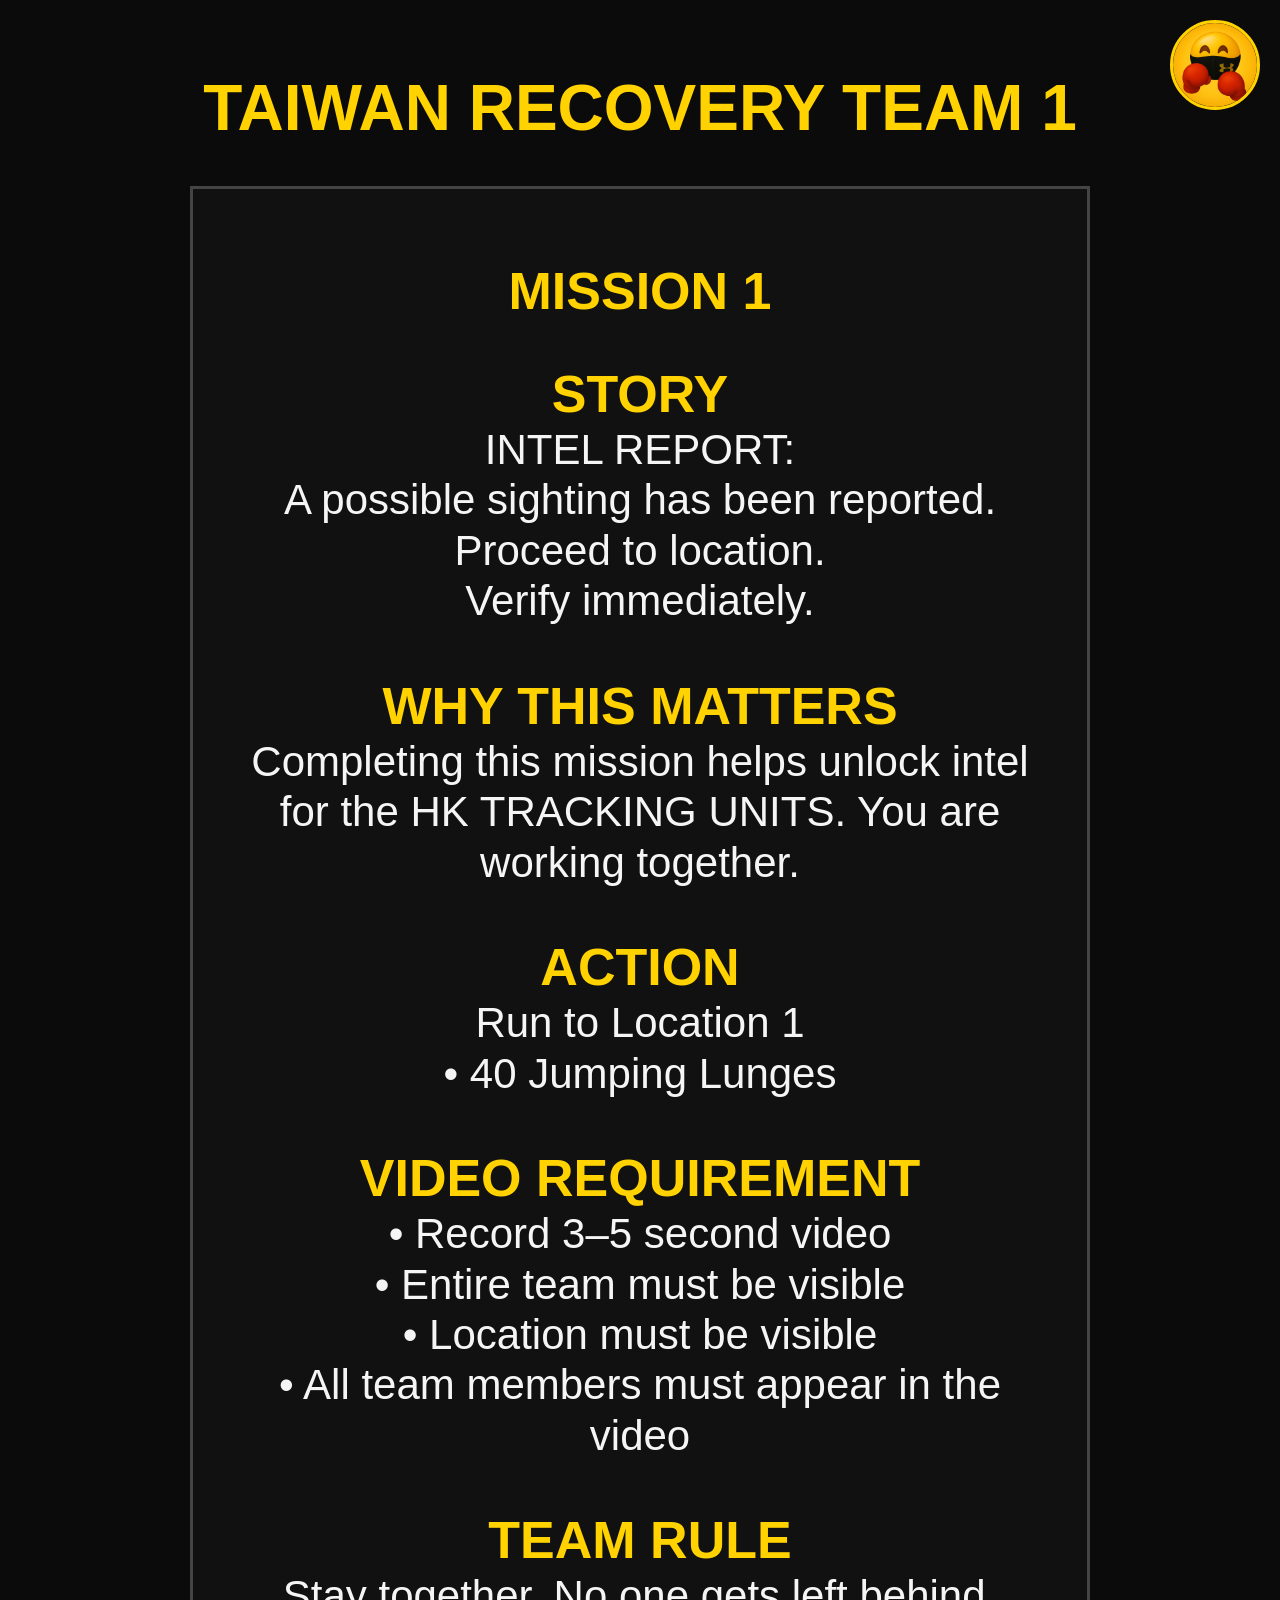
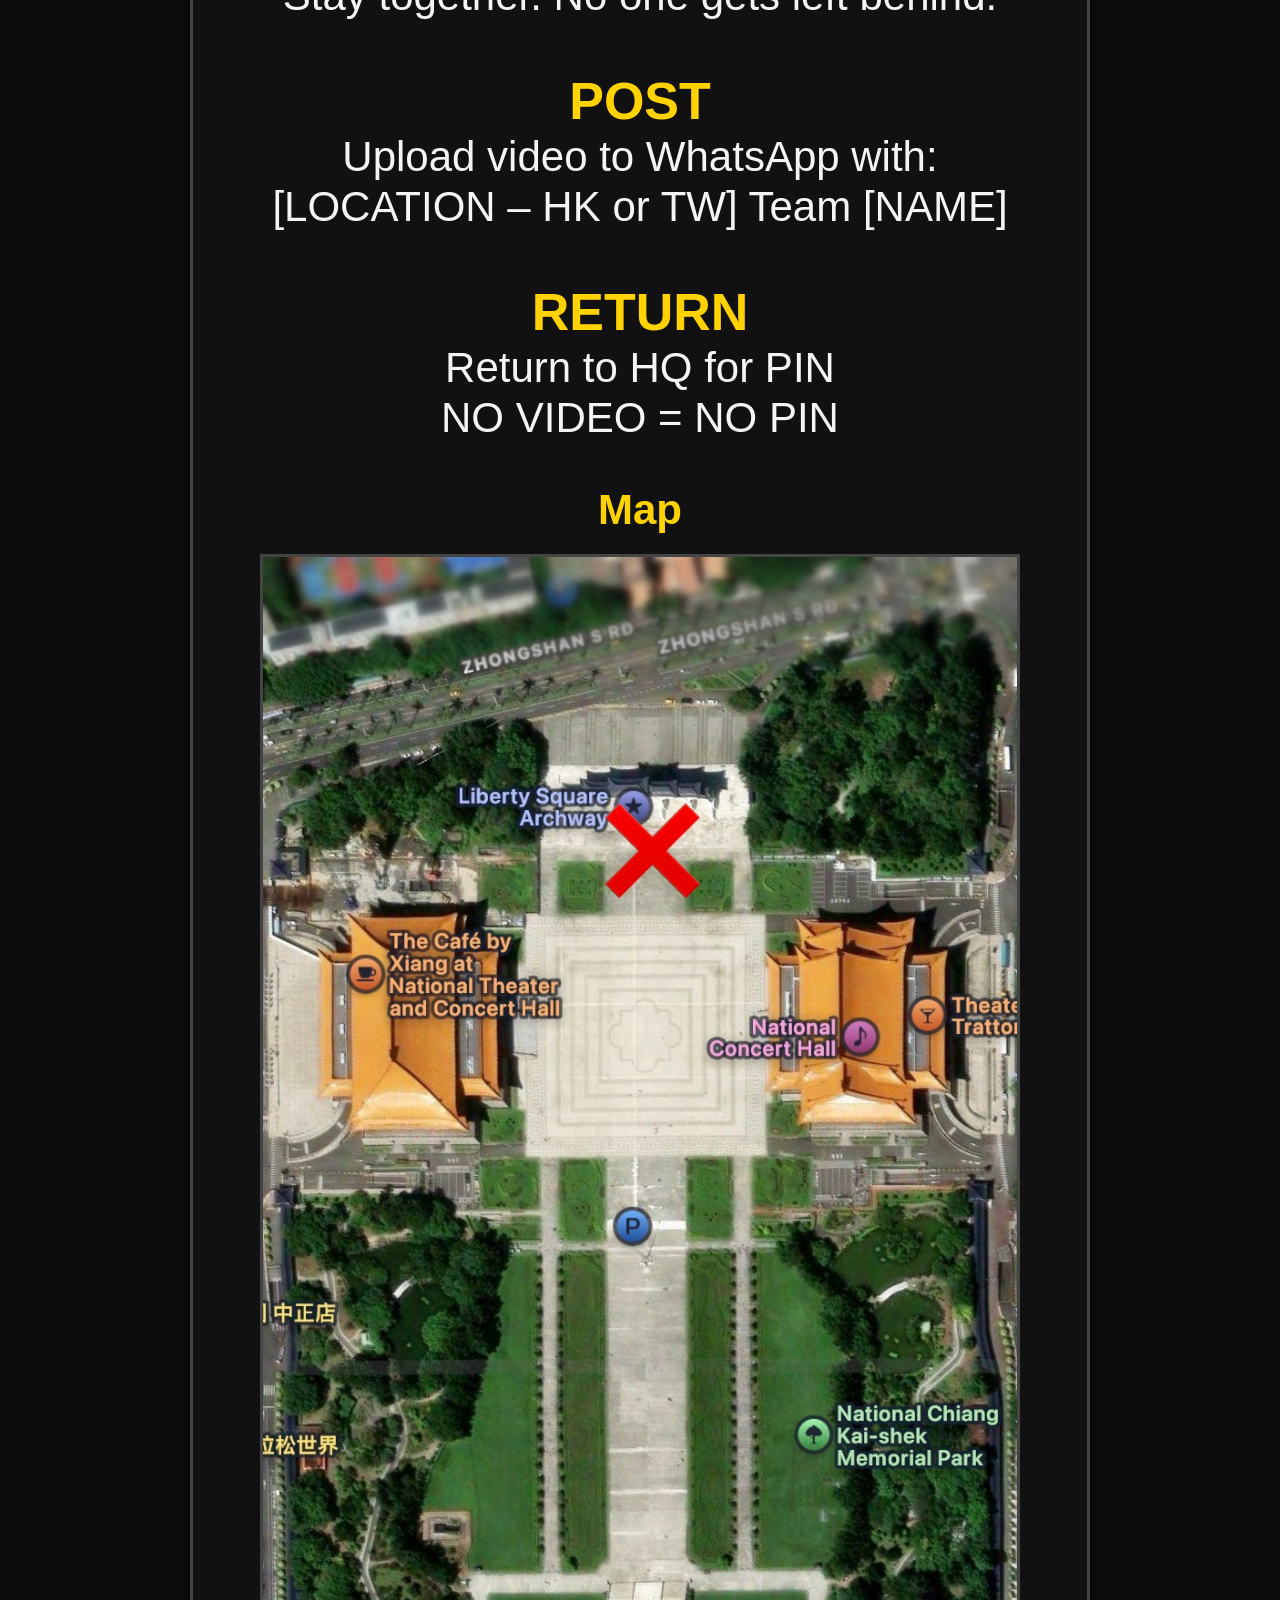
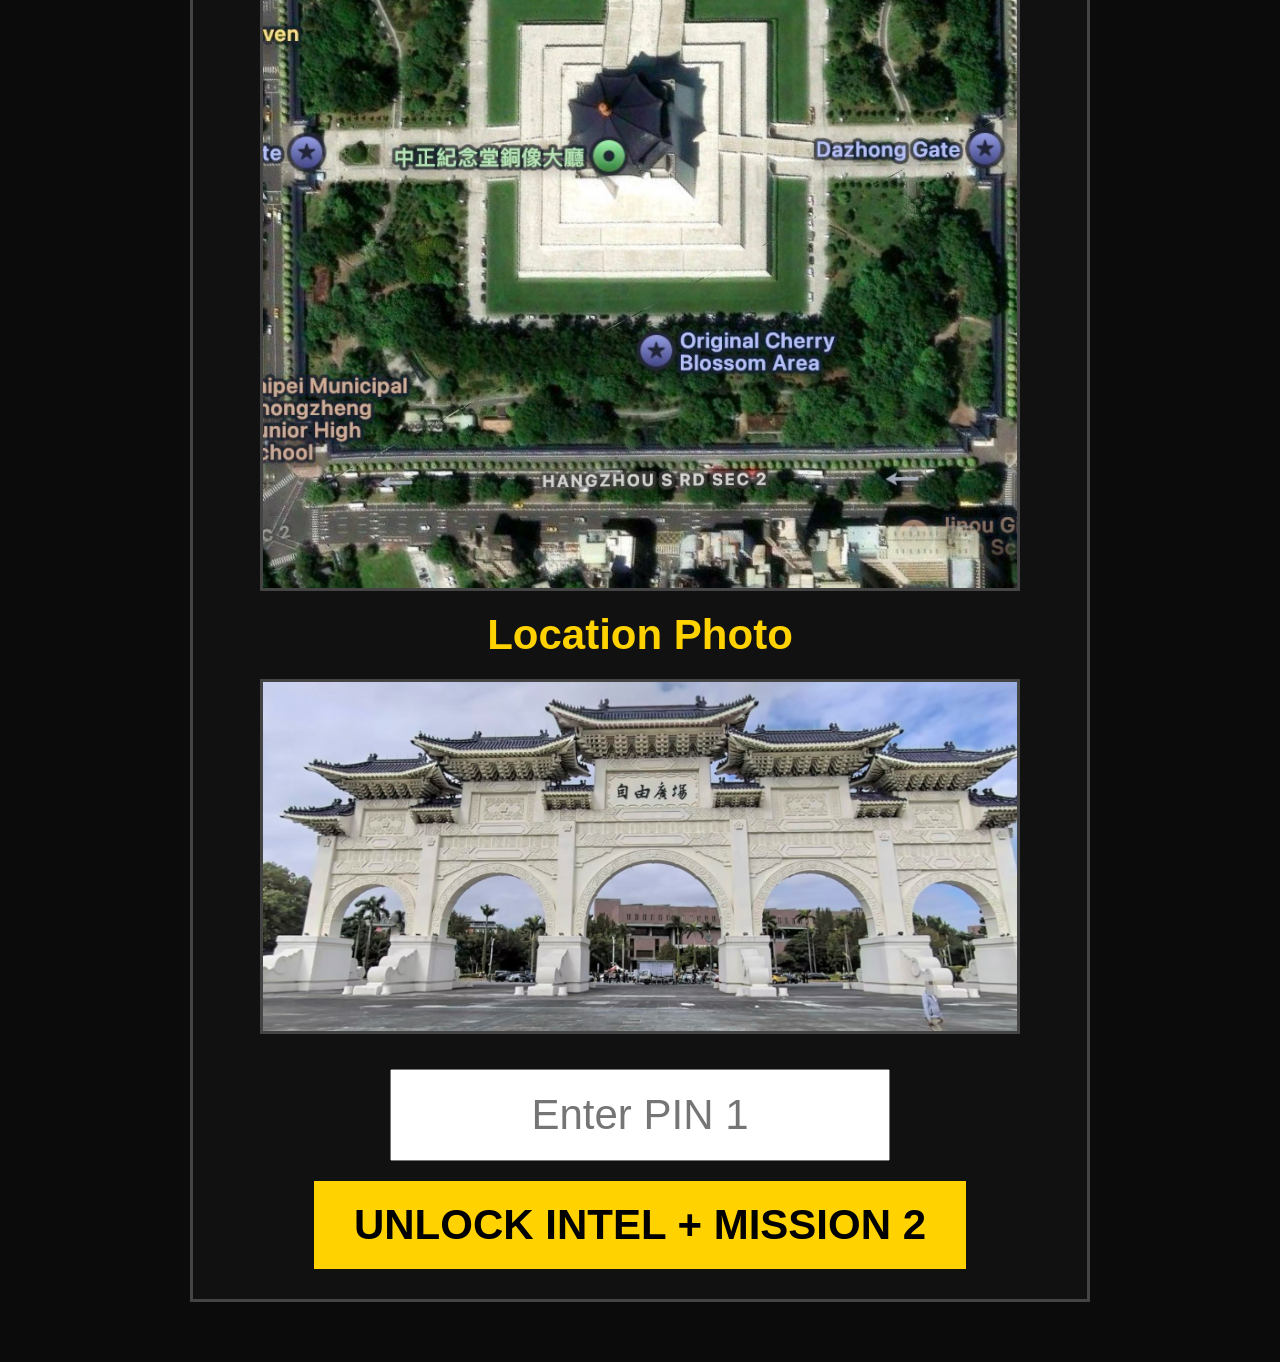
==== commit f45bcf6b: "Add files via upload" ====
--- a/recovery1.html
+++ b/recovery1.html
@@ -1,10 +1,6 @@
 <!DOCTYPE html>
-<html><head><title>TAIWAN RECOVERY TEAM 1 - FitFam Global Session</title><meta name="viewport" content="width=device-width, initial-scale=1.0"><link rel="stylesheet" href="style.css?v=20260524c"></head>
-<body><img src="my-photo.jpg" id="cornerLogo" alt="FitFam Logo">
-<audio id="finalReportSound" src="final-report.mp3" preload="auto"></audio>
-<audio id="bombSound" src="bomb-countdown.mp3" preload="auto" loop></audio>
-<audio id="endingMusic" src="ending-music.mp3" preload="auto" loop></audio>
-<h1>TAIWAN RECOVERY TEAM 1</h1>
+<html><head><title>TAIWAN RECOVERY TEAM 1 - FitFam Global Session</title><meta name="viewport" content="width=device-width, initial-scale=1.0"><link rel="stylesheet" href="style.css?v=20260525a"></head>
+<body><img src="my-photo.jpg" id="cornerLogo" alt="FitFam Logo"><audio id="finalReportSound" src="final-report.mp3" preload="auto"></audio><audio id="bombSound" src="bomb-countdown.mp3" preload="auto" loop></audio><audio id="endingMusic" src="ending-music.mp3" preload="auto" loop></audio><h1>TAIWAN RECOVERY TEAM 1</h1>
 <div id="mission1" class="panel"><h2>MISSION 1</h2><p class="textBlock"><span class="sectionTitle">STORY</span>
 INTEL REPORT:
 A possible sighting has been reported.
@@ -45,7 +41,7 @@
 
 This intel is unlocked so the HK TRACKING UNITS can use it.
 
-This intel is being transmitted to the HK TRACKING UNITS right now.</p><p class="mediaTitle">MAP FOR HK TRACKING UNITS</p><img src="recovery-intel-map.jpg" class="missionImage" alt="MAP FOR HK TRACKING UNITS"><button onclick="startTransmission()">TRANSMIT INTEL</button></div>
+This intel is being transmitted to the HK TRACKING UNITS right now.</p><p class="mediaTitle">HK FINAL MISSION MAP</p><img src="tracking-final-map.jpg" class="missionImage" alt="HK FINAL MISSION MAP"><button onclick="startTransmission()">TRANSMIT INTEL</button></div>
 <div id="transmission" class="panel hidden"><h2>UPLINK ESTABLISHED</h2><p id="transmissionStatus" class="textBlock">TRANSMISSION IN PROGRESS…</p><button id="mission2Button" class="hidden" onclick="showScreen('mission2')">CONTINUE TO MISSION 2</button></div>
 <div id="mission2" class="panel hidden"><h2>MISSION 2</h2><p class="textBlock"><span class="sectionTitle">STORY</span>
 FINAL SIGNAL:
@@ -74,7 +70,7 @@
 
 <span class="sectionTitle">RETURN</span>
 Return to HQ for PIN
-NO VIDEO = NO PIN</p><p class="mediaTitle">Map</p><img src="recovery1-mission2-map.jpg" class="missionImage" alt="TAIWAN RECOVERY TEAM 1 Mission 2 Map"><p class="mediaTitle">Location Photo</p><img src="recovery1-mission2-photo.jpg" class="missionImage" alt="TAIWAN RECOVERY TEAM 1 Mission 2 Photo"><input id="pin2" placeholder="Enter HQ PIN after Mission 2"><br><button onclick="unlockFinalAccess()">RETURN TO HQ — UNLOCK FINAL OPERATION PAGE</button></div>
+NO VIDEO = NO PIN</p><p class="mediaTitle">Map</p><img src="recovery1-mission2-map.jpg" class="missionImage" alt="TAIWAN RECOVERY TEAM 1 Mission 2 Map"><p class="mediaTitle">Location Photo</p><img src="recovery1-mission2-photo.jpg" class="missionImage" alt="TAIWAN RECOVERY TEAM 1 Mission 2 Photo"><input id="pin2" placeholder="Enter PIN 2"><br><button onclick="unlockFinalAccess()">RETURN TO HQ — UNLOCK FINAL OPERATION PAGE</button></div>
 <div id="finalAccess" class="panel hidden"><h2>FINAL OPERATION</h2><p class="textBlock">FINAL OPERATION
 
 You have completed your missions
@@ -125,7 +121,7 @@
 
 POST to WhatsApp
 
-RETURN to HQ to unlock final phase</p><p class="mediaTitle">Final Location Map</p><img src="recovery-final-map.jpg" class="missionImage" alt="Final Location Map"><p class="mediaTitle">Final Location Photo</p><img src="recovery-final-photo.jpg" class="missionImage" alt="Final Location Photo"><input id="finalPin" placeholder="Enter Final HQ PIN"><br><button onclick="unlockFinalStory()">UNLOCK FINAL PHASE</button></div>
+RETURN to HQ to unlock final phase</p><p class="mediaTitle">Final Location Map</p><img src="recovery-final-map.jpg" class="missionImage" alt="Final Location Map"><p class="mediaTitle">Final Location Photo</p><img src="recovery-final-photo.jpg" class="missionImage" alt="Final Location Photo"><input id="finalPin" placeholder="Enter Final PIN"><br><button onclick="unlockFinalStory()">UNLOCK FINAL PHASE</button></div>
 <div id="finalStory" class="panel hidden"><h2>FINAL REPORT</h2><p class="textBlock">The operation is complete.
 Then—
 BEEP.
@@ -153,22 +149,13 @@
 We sweat.
 We connect.</p></div>
 <script>
-const PIN1="1886", PIN2="2816", FINAL_PIN="4832", CROSS_PIN="3339", BOMB_CODE="connect";
-const roleEndings=["FINAL REPORT:\n\nYou find the hostage.\n\nA child.\n\nCalm. Watching.\n\nYou step forward.\n\n“We’re here to help.”\n\nThe child doesn’t speak.\n\nThen—\n\na voice.\n\nInside your head.\n\n“You took longer than expected.”\n\nYou freeze.\n\n“I can hear your thoughts,” the child says calmly.\n\n“And sometimes… I answer them.”\n\nYou realise immediately—\n\nThis is why they were taken.\n\nChosen.\n\n“They said I could change the world.”\n\nA pause.\n\n“Are you taking me somewhere safe?”\n\nYou nod.\n\nBefore you speak—\n\n“I know.”\n\nExtraction complete.\n\nBut this was never just a rescue.", "FINAL REPORT:\n\nYou found them.\n\nSafe.\n\nAlive.\n\nLater—\n\na message arrives.\n\n“Thank you.\n\nThey made it home.”\n\nYou never meet them.\n\nBut you know—\n\nit mattered.", "FINAL REPORT:\n\nYou reach the target.\n\nThe hostage looks up.\n\nA moment.\n\nRecognition.\n\nRelief.\n\nNo words needed.\n\nYou move fast.\n\nClean.\n\nSafe.\n\nThat moment—\n\nwas enough.", "INTEL ARCHIVE:\n\n3 days ago…\n\nA car.\n\nA family.\n\nLaughing.\n\nNormal.\n\nThen—\n\neverything changed.\n\nThe child was taken.\n\nTaken by force.\n\nGone.\n\nThat child…\n\nis the one you saved today.\n\nAnd the reason this mission existed."]; const globalEndings=["3 days later…\n\nRecognition.\n\nBoth locations.\n\nThen—\n\nall phones vibrate.\n\nNUCLEAR DEVICE IDENTIFIED\n\nACTIVATION: 10 HOURS\n\nSilence.\n\nThe mission isn’t over.\n\n“Gear up.”", "INTERNAL LOG:\n\n1 hour ago…\n\nWe received the signal.\n\nWe needed units.\n\nNot trained units.\n\nReady ones.\n\nThat was you.\n\nAlready moving.\n\nAlready connected.\n\nThat’s why you were chosen."];
-let timerInterval=null, secondsRemaining=120;
-function safePlay(id, restart=true){const a=document.getElementById(id);if(!a)return;if(restart)a.currentTime=0;a.play().catch(function(){});}
-function safeStop(id){const a=document.getElementById(id);if(!a)return;a.pause();a.currentTime=0;}
-function handleAudio(id){if(id==='countdown'){safeStop('endingMusic');safePlay('bombSound');}else if(id==='finalStory'){safeStop('bombSound');safeStop('endingMusic');safePlay('finalReportSound');}else if(id==='ending'||id==='finalMessage'){safeStop('bombSound');safePlay('endingMusic', false);}else if(id==='failure'){safeStop('bombSound');}}
+const PIN1="1886", PIN2="2816", FINAL_PIN="4832", CROSS_PIN="3339", BOMB_CODE="connect"; const roleEndings=["FINAL REPORT:\n\nYou find the hostage.\n\nA child.\n\nCalm. Watching.\n\nYou step forward.\n\n“We’re here to help.”\n\nThe child doesn’t speak.\n\nThen—\n\na voice.\n\nInside your head.\n\n“You took longer than expected.”\n\nYou freeze.\n\n“I can hear your thoughts,” the child says calmly.\n\n“And sometimes… I answer them.”\n\nYou realise immediately—\n\nThis is why they were taken.\n\nChosen.\n\n“They said I could change the world.”\n\nA pause.\n\n“Are you taking me somewhere safe?”\n\nYou nod.\n\nBefore you speak—\n\n“I know.”\n\nExtraction complete.\n\nBut this was never just a rescue.", "FINAL REPORT:\n\nYou found them.\n\nSafe.\n\nAlive.\n\nLater—\n\na message arrives.\n\n“Thank you.\n\nThey made it home.”\n\nYou never meet them.\n\nBut you know—\n\nit mattered.", "FINAL REPORT:\n\nYou reach the target.\n\nThe hostage looks up.\n\nA moment.\n\nRecognition.\n\nRelief.\n\nNo words needed.\n\nYou move fast.\n\nClean.\n\nSafe.\n\nThat moment—\n\nwas enough.", "INTEL ARCHIVE:\n\n3 days ago…\n\nA car.\n\nA family.\n\nLaughing.\n\nNormal.\n\nThen—\n\neverything changed.\n\nThe child was taken.\n\nTaken by force.\n\nGone.\n\nThat child…\n\nis the one you saved today.\n\nAnd the reason this mission existed."]; const globalEndings=["3 days later…\n\nRecognition.\n\nBoth locations.\n\nThen—\n\nall phones vibrate.\n\nNUCLEAR DEVICE IDENTIFIED\n\nACTIVATION: 10 HOURS\n\nSilence.\n\nThe mission isn’t over.\n\n“Gear up.”", "INTERNAL LOG:\n\n1 hour ago…\n\nWe received the signal.\n\nWe needed units.\n\nNot trained units.\n\nReady ones.\n\nThat was you.\n\nAlready moving.\n\nAlready connected.\n\nThat’s why you were chosen."]; let timerInterval=null, secondsRemaining=120;
+function safePlay(id,restart=true){const a=document.getElementById(id);if(!a)return;if(restart)a.currentTime=0;a.play().catch(function(){});} function safeStop(id){const a=document.getElementById(id);if(!a)return;a.pause();a.currentTime=0;}
+function handleAudio(id){if(id==='countdown'){safeStop('endingMusic');safePlay('bombSound');}else if(id==='finalStory'){safeStop('bombSound');safeStop('endingMusic');safePlay('finalReportSound');}else if(id==='ending'||id==='finalMessage'){safeStop('bombSound');safePlay('endingMusic',false);}else if(id==='failure'){safeStop('bombSound');}}
 function showScreen(id){document.querySelectorAll('.panel').forEach(p=>p.classList.add('hidden'));document.getElementById(id).classList.remove('hidden');handleAudio(id);window.scrollTo(0,0);}
 function startTransmission(){showScreen('transmission');document.getElementById('transmissionStatus').innerText='TRANSMISSION IN PROGRESS…';document.getElementById('mission2Button').classList.add('hidden');setTimeout(function(){document.getElementById('transmissionStatus').innerText='✅ COMPLETE';document.getElementById('mission2Button').classList.remove('hidden');},1800);}
-function copyMessage(){const text=document.getElementById('copyText').innerText.trim(); if(navigator.clipboard&&navigator.clipboard.writeText){navigator.clipboard.writeText(text).then(()=>document.getElementById('copyStatus').innerText='✅ Message copied. Open WhatsApp and paste now.').catch(()=>fallbackCopy(text));}else{fallbackCopy(text);}}
-function fallbackCopy(text){const area=document.createElement('textarea');area.value=text;document.body.appendChild(area);area.select();document.execCommand('copy');document.body.removeChild(area);document.getElementById('copyStatus').innerText='✅ Message copied. Open WhatsApp and paste now.';}
-function unlockMission2(){if(document.getElementById('pin1').value.trim()===PIN1)showScreen('intel');else alert('ACCESS DENIED');}
-function unlockFinalAccess(){if(document.getElementById('pin2').value.trim()===PIN2)showScreen('finalAccess');else alert('ACCESS DENIED');}
-function unlockFinalMission(){if(document.getElementById('crossPin').value.trim()===CROSS_PIN)showScreen('finalMission');else alert('ACCESS DENIED — AWAIT CONFIRMED TRANSMISSION FROM THE OTHER LOCATION');}
-function unlockFinalStory(){if(document.getElementById('finalPin').value.trim()===FINAL_PIN)showScreen('finalStory');else alert('ACCESS DENIED');}
-function startCountdown(){secondsRemaining=120;updateTimerDisplay();showScreen('countdown');timerInterval=setInterval(function(){secondsRemaining--;if(secondsRemaining<=0){secondsRemaining=0;updateTimerDisplay();clearInterval(timerInterval);timerInterval=null;showScreen('failure');return;}updateTimerDisplay();},1000);}
-function updateTimerDisplay(){const m=Math.floor(secondsRemaining/60),s=secondsRemaining%60;document.getElementById('timer').innerText=String(m).padStart(2,'0')+':'+String(s).padStart(2,'0');}
-function checkBombCode(){const answer=document.getElementById('bombCode').value.trim().toLowerCase();if(answer===BOMB_CODE){if(timerInterval){clearInterval(timerInterval);timerInterval=null;}showRandomEnding();}else alert('ACCESS DENIED');}
-function showRandomEnding(){let pool=roleEndings;if(Math.random()<0.15)pool=globalEndings;const selected=pool[Math.floor(Math.random()*pool.length)];document.getElementById('endingText').innerText=selected;showScreen('ending');}
+function copyMessage(){const text=document.getElementById('copyText').innerText.trim(); if(navigator.clipboard&&navigator.clipboard.writeText){navigator.clipboard.writeText(text).then(()=>document.getElementById('copyStatus').innerText='✅ Message copied. Open WhatsApp and paste now.').catch(()=>fallbackCopy(text));}else{fallbackCopy(text);}} function fallbackCopy(text){const area=document.createElement('textarea');area.value=text;document.body.appendChild(area);area.select();document.execCommand('copy');document.body.removeChild(area);document.getElementById('copyStatus').innerText='✅ Message copied. Open WhatsApp and paste now.';}
+function unlockMission2(){if(document.getElementById('pin1').value.trim()===PIN1)showScreen('intel');else alert('ACCESS DENIED');} function unlockFinalAccess(){if(document.getElementById('pin2').value.trim()===PIN2)showScreen('finalAccess');else alert('ACCESS DENIED');} function unlockFinalMission(){if(document.getElementById('crossPin').value.trim()===CROSS_PIN)showScreen('finalMission');else alert('ACCESS DENIED — AWAIT CONFIRMED TRANSMISSION FROM THE OTHER LOCATION');} function unlockFinalStory(){if(document.getElementById('finalPin').value.trim()===FINAL_PIN)showScreen('finalStory');else alert('ACCESS DENIED');}
+function startCountdown(){secondsRemaining=120;updateTimerDisplay();showScreen('countdown');timerInterval=setInterval(function(){secondsRemaining--;if(secondsRemaining<=0){secondsRemaining=0;updateTimerDisplay();clearInterval(timerInterval);timerInterval=null;showScreen('failure');return;}updateTimerDisplay();},1000);} function updateTimerDisplay(){const m=Math.floor(secondsRemaining/60),s=secondsRemaining%60;document.getElementById('timer').innerText=String(m).padStart(2,'0')+':'+String(s).padStart(2,'0');}
+function checkBombCode(){const answer=document.getElementById('bombCode').value.trim().toLowerCase();if(answer===BOMB_CODE){if(timerInterval){clearInterval(timerInterval);timerInterval=null;}showRandomEnding();}else alert('ACCESS DENIED');} function showRandomEnding(){let pool=roleEndings;if(Math.random()<0.15)pool=globalEndings;const selected=pool[Math.floor(Math.random()*pool.length)];document.getElementById('endingText').innerText=selected;showScreen('ending');}
 </script></body></html>
--- a/style.css
+++ b/style.css
@@ -1,6 +1 @@
-/* FitFam mobile-safe style.css */
-* { box-sizing: border-box; }
-html { -webkit-text-size-adjust: none; text-size-adjust: none; }
-body{margin:0;padding:30px;font-family:Arial,Helvetica,sans-serif;background:#0b0b0b;color:#f5f5f5;text-align:center;font-size:42px;overflow-x:hidden}body.funTheme{background:linear-gradient(135deg,#ff7a18,#ffdd00,#00d084,#00a3ff,#9b5cff,#ff4ecd);background-size:400% 400%;animation:funGradient 12s ease infinite;color:#1b1b1b}@keyframes funGradient{0%{background-position:0% 50%}50%{background-position:100% 50%}100%{background-position:0% 50%}}h1{font-size:64px;color:#ffd200;line-height:1.1}h2{font-size:52px;color:#ffd200;line-height:1.15}body.funTheme h1{color:#fff;text-shadow:3px 3px 0 #ff4ecd,6px 6px 0 #00a3ff}.funTitle{font-size:64px;font-weight:bold;background:linear-gradient(90deg,#ff005d,#ff9f00,#ffee00,#00c853,#00b0ff,#7c4dff,#ff005d);-webkit-background-clip:text;background-clip:text;color:transparent;text-transform:uppercase;text-shadow:none;line-height:1.15;max-width:100%;overflow-wrap:anywhere}.panel{border:3px solid #444;padding:30px;margin:30px auto;max-width:900px;width:min(100%,900px);background:#111}.funPanel{border:5px solid #fff;background:rgba(255,255,255,.92);color:#1b1b1b;box-shadow:0 0 30px rgba(255,255,255,.65)}.funPanel h2{color:#1b1b1b}button{font-size:42px;padding:20px 40px;margin-top:20px;background:#ffd200;color:#000;border:none;cursor:pointer;font-weight:bold;max-width:100%}body.funTheme button{background:linear-gradient(90deg,#ff005d,#ff9f00,#ffee00,#00c853,#00b0ff,#7c4dff);color:#000;font-weight:bold;border:4px solid #fff}input{font-size:42px;padding:20px;width:80%;max-width:500px;text-align:center;margin-top:15px}.hidden{display:none}.textBlock{white-space:pre-line;line-height:1.2;overflow-wrap:anywhere}.sectionTitle{color:#ffd200;font-weight:bold;text-transform:uppercase;font-size:52px;line-height:1.15}.funPanel .sectionTitle{color:#ff005d;font-weight:bold;text-transform:uppercase;font-size:52px}.missionImage{width:100%;max-width:760px;margin:20px auto;border:3px solid #444;display:block}.mediaTitle{color:#ffd200;font-weight:bold;margin-top:20px;margin-bottom:10px}#timer{font-size:90px;color:#ffd200;font-weight:bold;margin:20px 0}.teamGrid{display:grid;grid-template-columns:1fr;gap:20px}.teamButton{display:block;text-decoration:none;background:#ffd200;color:#000;padding:20px;font-weight:bold}#cornerLogo{position:fixed;top:20px;right:20px;width:90px;border-radius:50%;border:3px solid #ffd200;z-index:1000;pointer-events:none}body.funTheme #cornerLogo{border:4px solid #fff}.transmissionBox,.accessBox{border:3px solid #ffd200;background:#050505;padding:25px;margin:30px auto;max-width:820px}.instructionBox{background:#151515;border:2px solid #444;padding:20px;margin:20px auto;text-align:left;max-width:760px}.warningText{color:#ff4d4d;font-weight:bold}.copyMessage{background:#000;color:#fff;border:2px solid #ffd200;padding:20px;margin:20px auto;max-width:760px;white-space:pre-wrap;font-family:Arial,Helvetica,sans-serif;font-size:38px;text-align:center;overflow-wrap:anywhere}.copyButton{background:#ffd200;color:#000}.copyStatus{color:#7CFC00;font-weight:bold}
-@media screen and (max-width:820px){html,body{-webkit-text-size-adjust:none!important;text-size-adjust:none!important}body{padding:14px!important;font-size:20px!important;line-height:1.25!important}h1{font-size:34px!important;line-height:1.08!important;margin:10px auto 18px!important;max-width:calc(100vw - 94px)!important;overflow-wrap:anywhere!important}h2,.funTitle,.funPanel h2.funTitle{font-size:30px!important;line-height:1.12!important;letter-spacing:0!important;max-width:100%!important;overflow-wrap:anywhere!important;word-break:normal!important}.panel{width:100%!important;padding:18px!important;margin:18px auto!important}.sectionTitle,.funPanel .sectionTitle{font-size:26px!important;line-height:1.15!important}p,.textBlock,.instructionBox,.mediaTitle,.copyStatus{font-size:20px!important}button,input,.teamButton{font-size:22px!important;padding:14px 18px!important}.copyMessage{font-size:20px!important;line-height:1.25!important;padding:14px!important}#timer{font-size:56px!important}#cornerLogo{width:58px!important;top:10px!important;right:10px!important}}
-@media screen and (max-width:390px){body{font-size:18px!important}h1{font-size:30px!important;max-width:calc(100vw - 82px)!important}h2,.funTitle,.funPanel h2.funTitle{font-size:26px!important}p,.textBlock,.instructionBox,.mediaTitle,.copyStatus{font-size:18px!important}button,input,.teamButton{font-size:20px!important}.sectionTitle,.funPanel .sectionTitle{font-size:23px!important}.copyMessage{font-size:18px!important}#cornerLogo{width:52px!important}}
+*{box-sizing:border-box}html{-webkit-text-size-adjust:none;text-size-adjust:none}body{margin:0;padding:30px;font-family:Arial,Helvetica,sans-serif;background:#0b0b0b;color:#f5f5f5;text-align:center;font-size:42px;overflow-x:hidden}body.funTheme{background:linear-gradient(135deg,#ff7a18,#ffdd00,#00d084,#00a3ff,#9b5cff,#ff4ecd);background-size:400% 400%;animation:funGradient 12s ease infinite;color:#1b1b1b}@keyframes funGradient{0%{background-position:0% 50%}50%{background-position:100% 50%}100%{background-position:0% 50%}}h1{font-size:64px;color:#ffd200;line-height:1.1}h2{font-size:52px;color:#ffd200;line-height:1.15}body.funTheme h1{color:#fff;text-shadow:3px 3px 0 #ff4ecd,6px 6px 0 #00a3ff}.funTitle{font-size:64px;font-weight:bold;background:linear-gradient(90deg,#ff005d,#ff9f00,#ffee00,#00c853,#00b0ff,#7c4dff,#ff005d);-webkit-background-clip:text;background-clip:text;color:transparent;text-transform:uppercase;text-shadow:none;line-height:1.15;max-width:100%;overflow-wrap:anywhere}.panel{border:3px solid #444;padding:30px;margin:30px auto;max-width:900px;width:min(100%,900px);background:#111}.funPanel{border:5px solid #fff;background:rgba(255,255,255,.92);color:#1b1b1b;box-shadow:0 0 30px rgba(255,255,255,.65)}.funPanel h2{color:#1b1b1b}button{font-size:42px;padding:20px 40px;margin-top:20px;background:#ffd200;color:#000;border:none;cursor:pointer;font-weight:bold;max-width:100%}body.funTheme button{background:linear-gradient(90deg,#ff005d,#ff9f00,#ffee00,#00c853,#00b0ff,#7c4dff);color:#000;font-weight:bold;border:4px solid #fff}input{font-size:42px;padding:20px;width:80%;max-width:500px;text-align:center;margin-top:15px}.hidden{display:none}.textBlock{white-space:pre-line;line-height:1.2;overflow-wrap:anywhere}.sectionTitle{color:#ffd200;font-weight:bold;text-transform:uppercase;font-size:52px;line-height:1.15}.funPanel .sectionTitle{color:#ff005d;font-weight:bold;text-transform:uppercase;font-size:52px}.missionImage{width:100%;max-width:760px;margin:20px auto;border:3px solid #444;display:block}.mediaTitle{color:#ffd200;font-weight:bold;margin-top:20px;margin-bottom:10px}#timer{font-size:90px;color:#ffd200;font-weight:bold;margin:20px 0}.teamGrid{display:grid;grid-template-columns:1fr;gap:20px}.teamButton{display:block;text-decoration:none;background:#ffd200;color:#000;padding:20px;font-weight:bold}#cornerLogo{position:fixed;top:20px;right:20px;width:90px;border-radius:50%;border:3px solid #ffd200;z-index:1000;pointer-events:none}body.funTheme #cornerLogo{border:4px solid #fff}.transmissionBox,.accessBox{border:3px solid #ffd200;background:#050505;padding:25px;margin:30px auto;max-width:820px}.instructionBox{background:#151515;border:2px solid #444;padding:20px;margin:20px auto;text-align:left;max-width:760px}.warningText{color:#ff4d4d;font-weight:bold}.copyMessage{background:#000;color:#fff;border:2px solid #ffd200;padding:20px;margin:20px auto;max-width:760px;white-space:pre-wrap;font-family:Arial,Helvetica,sans-serif;font-size:38px;text-align:center;overflow-wrap:anywhere}.copyButton{background:#ffd200;color:#000}.copyStatus{color:#7CFC00;font-weight:bold}@media screen and (max-width:820px){html,body{-webkit-text-size-adjust:none!important;text-size-adjust:none!important}body{padding:14px!important;font-size:20px!important;line-height:1.25!important}h1{font-size:34px!important;line-height:1.08!important;margin:10px auto 18px!important;max-width:calc(100vw - 94px)!important;overflow-wrap:anywhere!important}h2,.funTitle,.funPanel h2.funTitle{font-size:30px!important;line-height:1.12!important;letter-spacing:0!important;max-width:100%!important;overflow-wrap:anywhere!important;word-break:normal!important}.panel{width:100%!important;padding:18px!important;margin:18px auto!important}.sectionTitle,.funPanel .sectionTitle{font-size:26px!important;line-height:1.15!important}p,.textBlock,.instructionBox,.mediaTitle,.copyStatus{font-size:20px!important}button,input,.teamButton{font-size:22px!important;padding:14px 18px!important}.copyMessage{font-size:20px!important;line-height:1.25!important;padding:14px!important}#timer{font-size:56px!important}#cornerLogo{width:58px!important;top:10px!important;right:10px!important}}@media screen and (max-width:390px){body{font-size:18px!important}h1{font-size:30px!important;max-width:calc(100vw - 82px)!important}h2,.funTitle,.funPanel h2.funTitle{font-size:26px!important}p,.textBlock,.instructionBox,.mediaTitle,.copyStatus{font-size:18px!important}button,input,.teamButton{font-size:20px!important}.sectionTitle,.funPanel .sectionTitle{font-size:23px!important}.copyMessage{font-size:18px!important}#cornerLogo{width:52px!important}}
